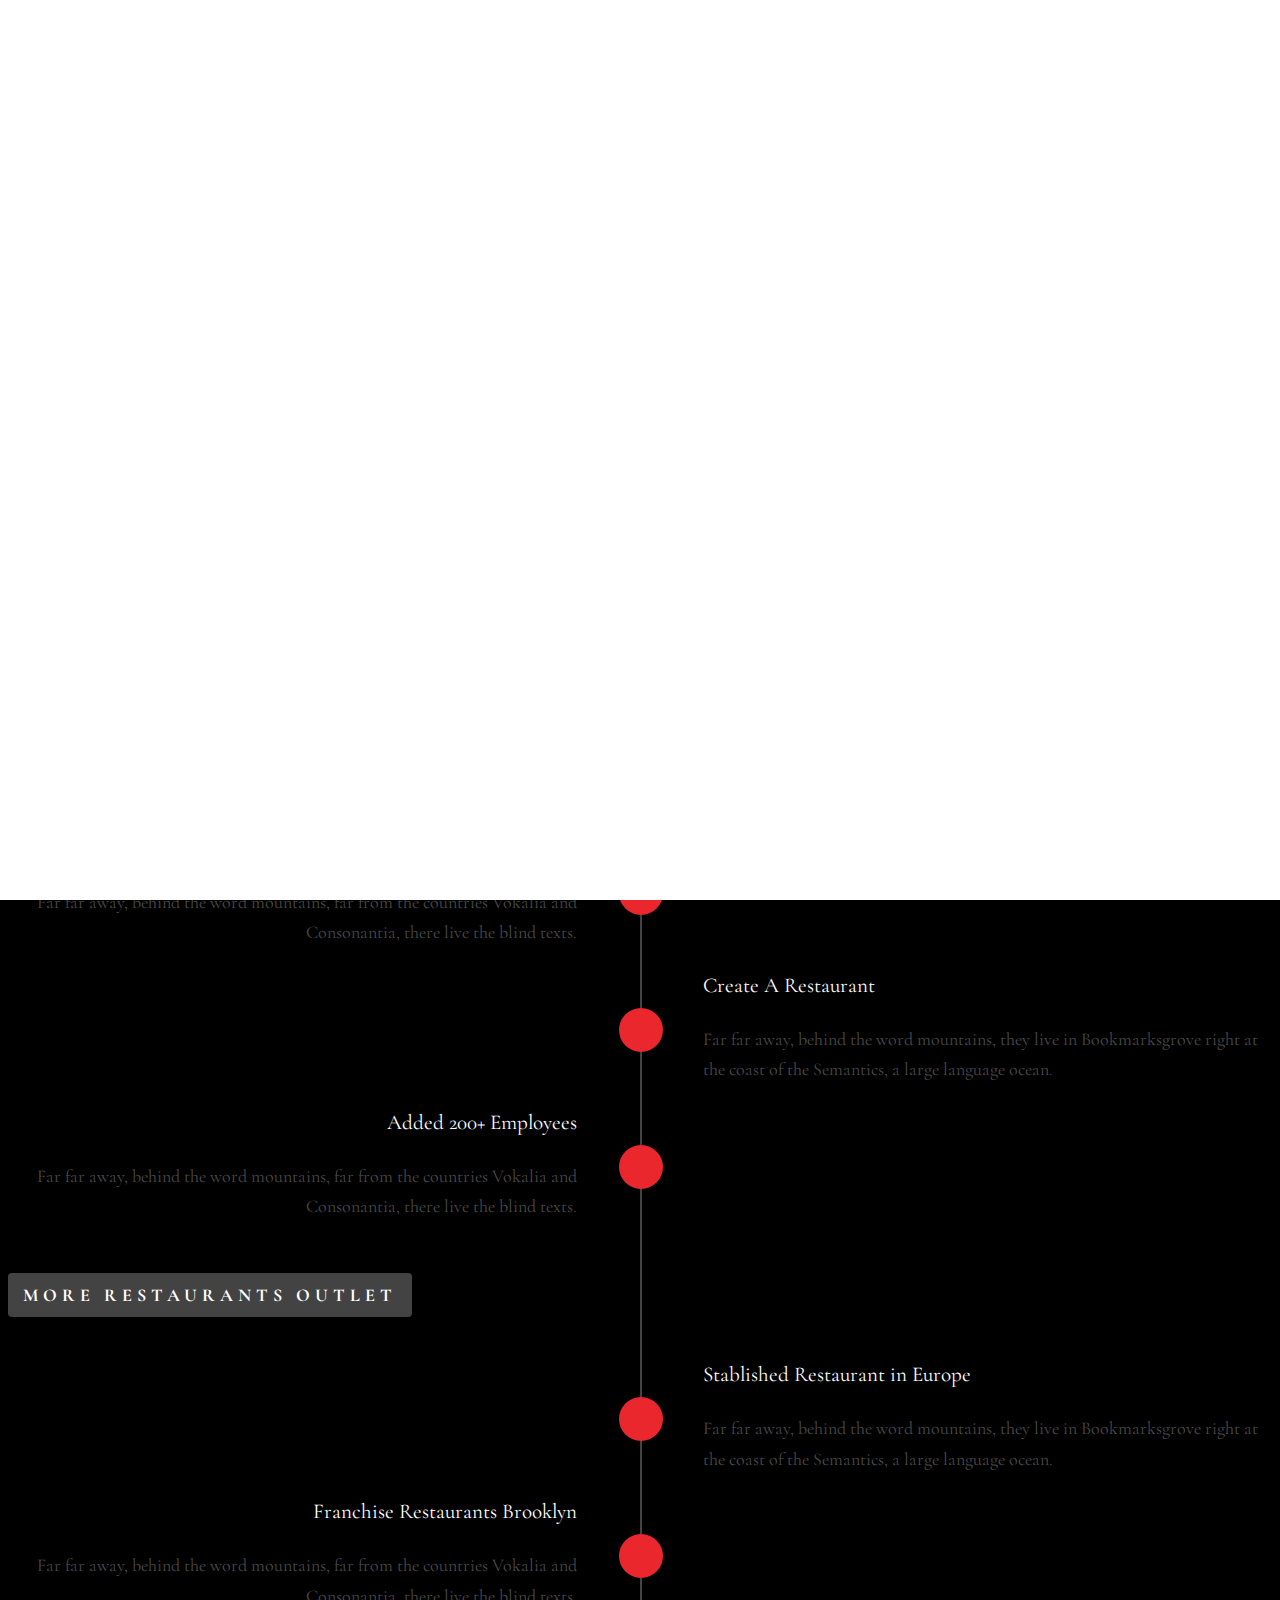
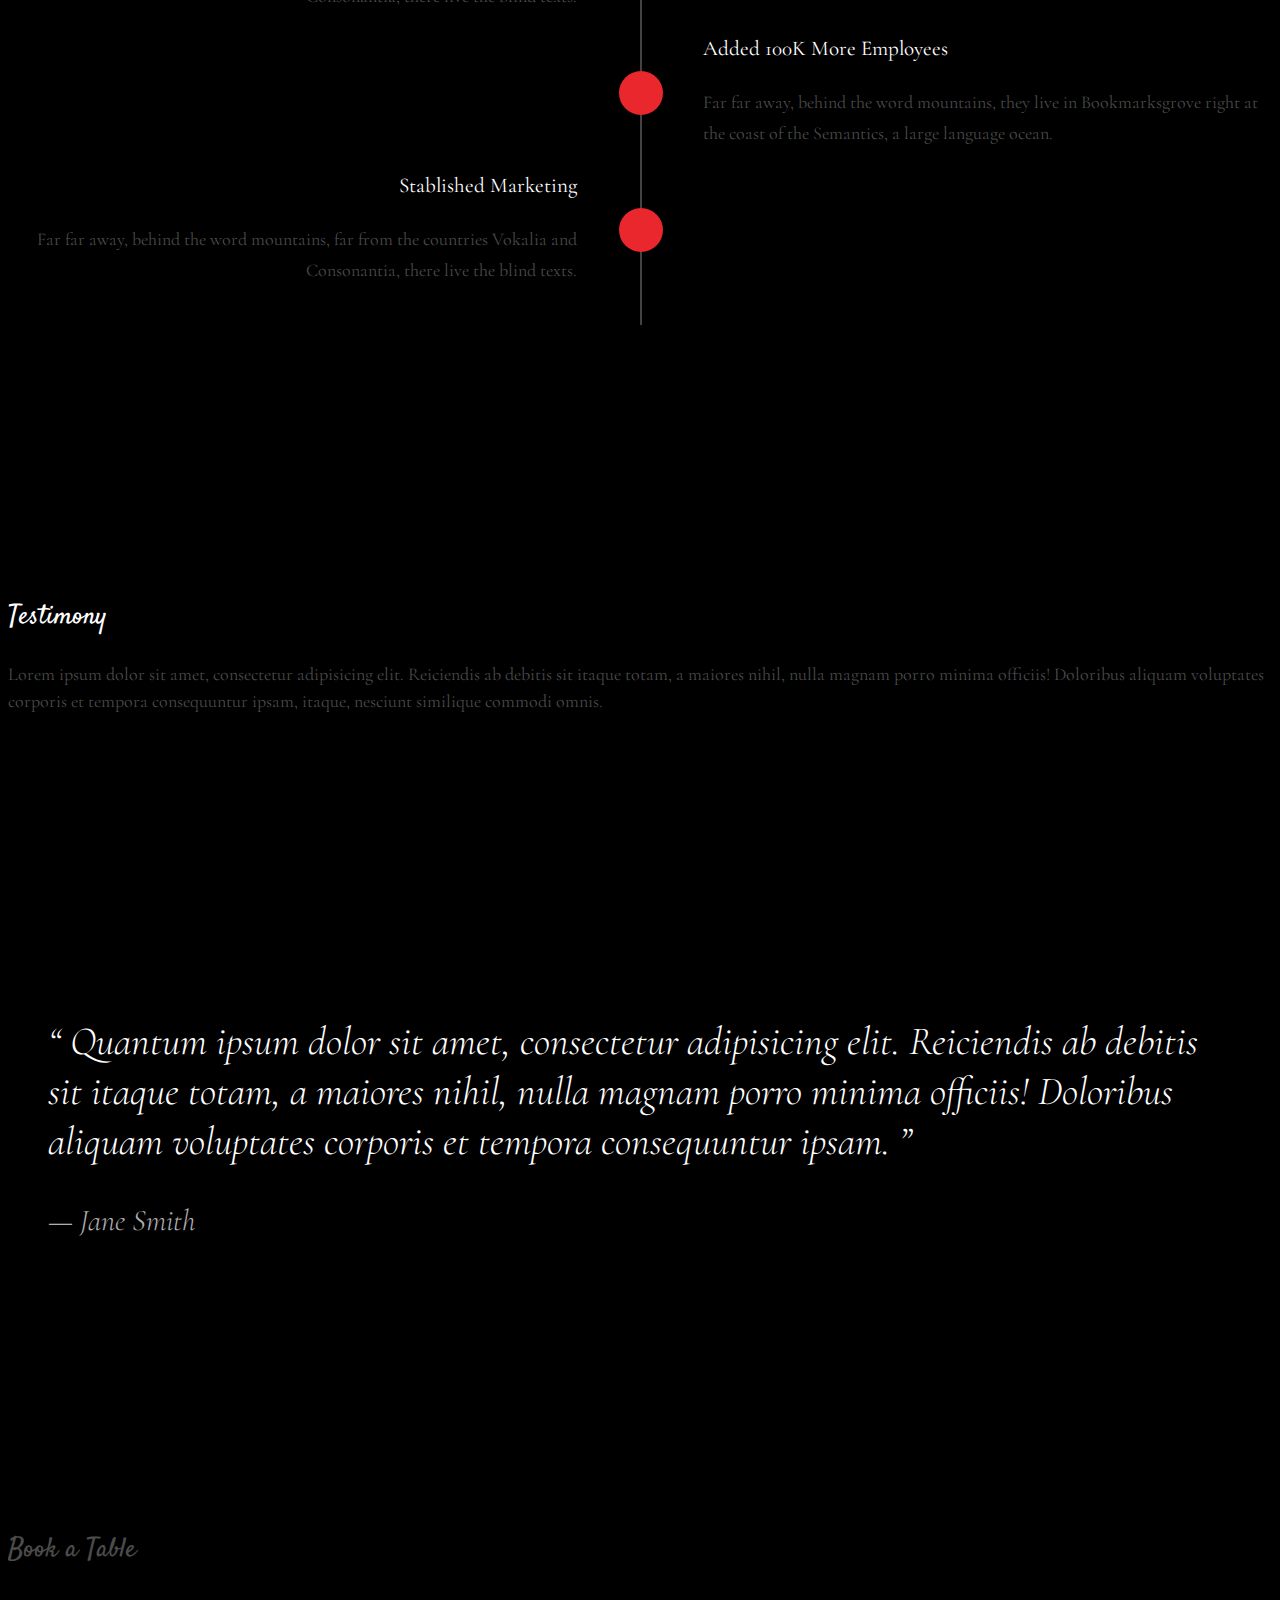
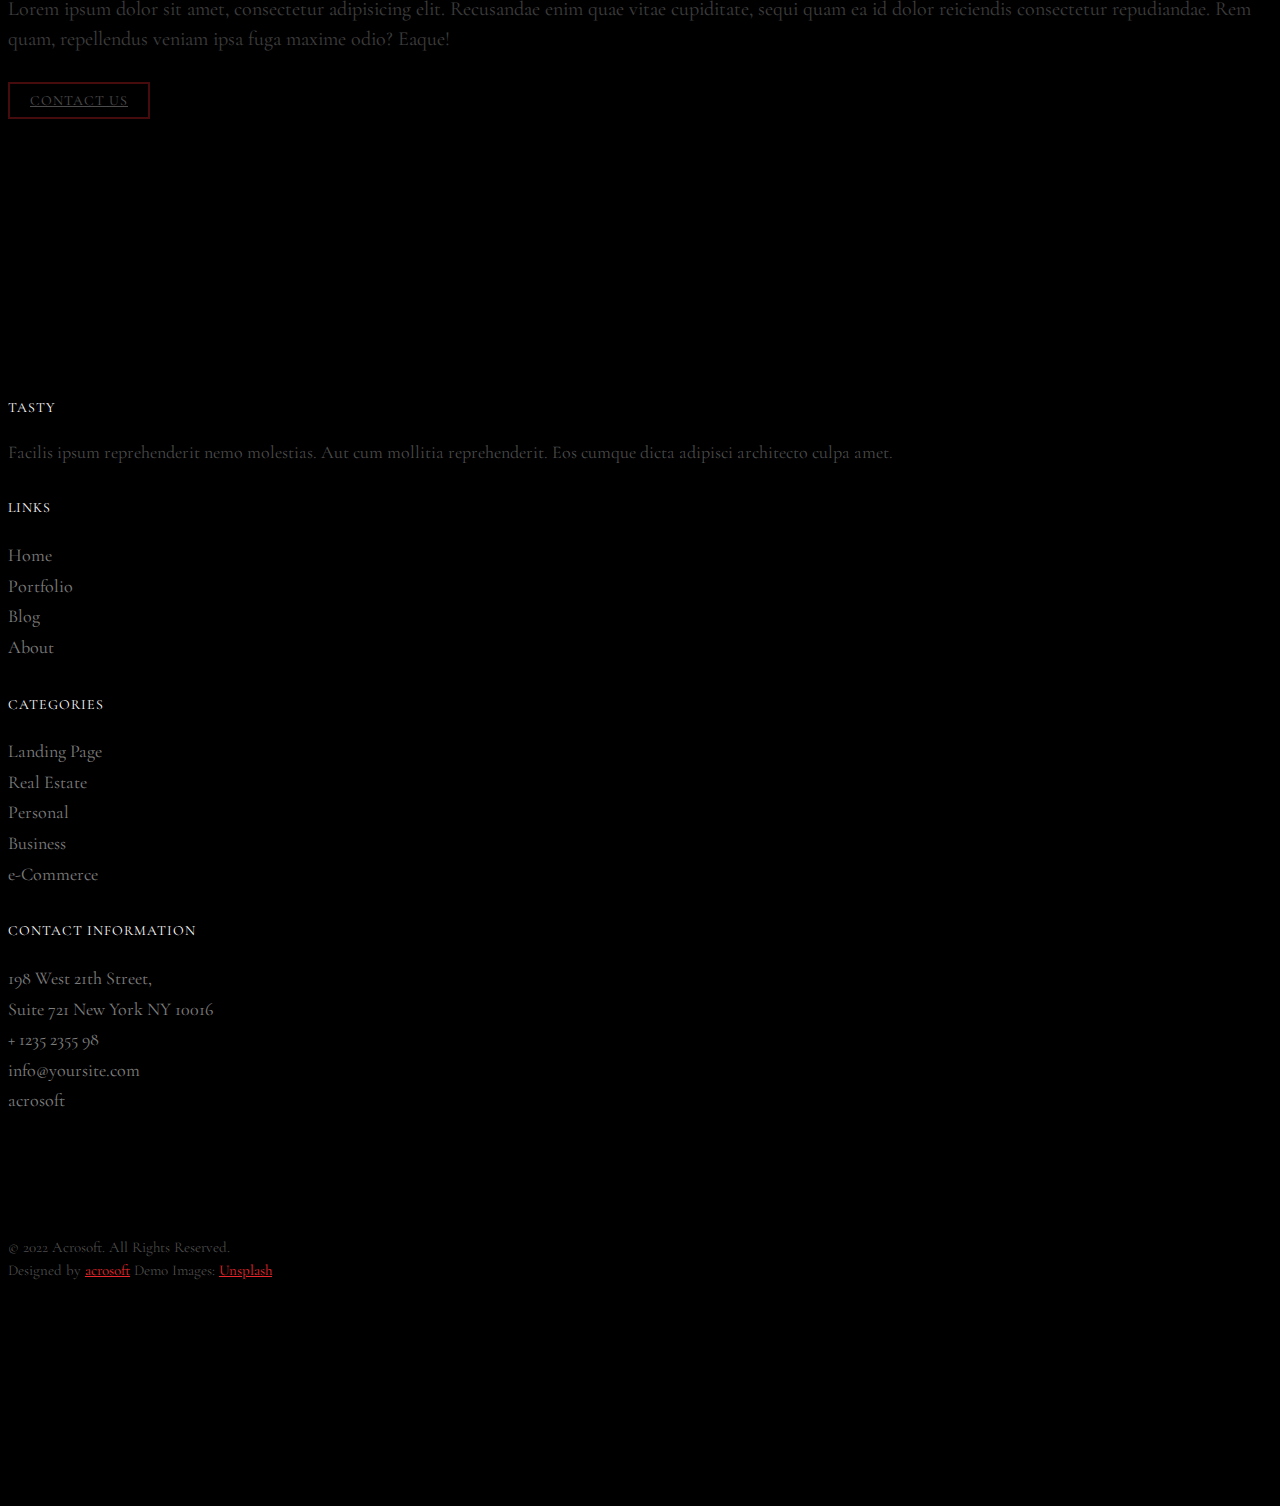
==== about.html @ aa12a7f0 "done changes" ====
<!DOCTYPE HTML>
<html>
	<head>
	<meta charset="utf-8">
	<meta http-equiv="X-UA-Compatible" content="IE=edge">
	<title>Tasty &mdash; The free restaurant that needs your food</title>
	<meta name="viewport" content="width=device-width, initial-scale=1">
	<meta name="description" content="The free restaurant that gives food" />
	<meta name="keywords" content="restaurant, free food " />
	<meta name="author" content="acrosoft" />
	

  	<!-- Facebook and Twitter integration -->
	<meta property="og:title" content=""/>
	<meta property="og:image" content=""/>
	<meta property="og:url" content=""/>
	<meta property="og:site_name" content=""/>
	<meta property="og:description" content=""/>
	<meta name="twitter:title" content="" />
	<meta name="twitter:image" content="" />
	<meta name="twitter:url" content="" />
	<meta name="twitter:card" content="" />

	<link href="https://fonts.googleapis.com/css?family=Cormorant+Garamond:300,300i,400,400i,500,600i,700" rel="stylesheet">
	<link href="https://fonts.googleapis.com/css?family=Satisfy" rel="stylesheet">
	
	<!-- Animate.css -->
	<link rel="stylesheet" href="css/animate.css">
	<!-- Icomoon Icon Fonts-->
	<link rel="stylesheet" href="css/icomoon.css">
	<!-- Bootstrap  -->
	<link rel="stylesheet" href="css/bootstrap.css">
	<!-- Flexslider  -->
	<link rel="stylesheet" href="css/flexslider.css">

	<!-- Theme style  -->
	<link rel="stylesheet" href="css/style.css">

	<!-- Modernizr JS -->
	<script src="js/modernizr-2.6.2.min.js"></script>
	<!-- FOR IE9 below -->
	<!--[if lt IE 9]>
	<script src="js/respond.min.js"></script>
	<![endif]-->

	</head>
	<body>
		
	<div class="fh5co-loader"></div>
	
	<div id="page">
	<nav class="fh5co-nav" role="navigation">
		<!-- <div class="top-menu"> -->
			<div class="container">
				<div class="row">
					<div class="col-xs-12 text-center logo-wrap">
						<div id="fh5co-logo"><a href="index.html">Tasty<span>.</span></a></div>
					</div>
					<div class="col-xs-12 text-center menu-1 menu-wrap">
						<ul>
							<li><a href="index.html">Home</a></li>
							<li><a href="menu.html">Menu</a></li>
							<li><a href="reservation.html">Reservation</a></li>
							<li class="active"><a href="about.html">About</a></li>
							<li><a href="contact.html">Contact</a></li>
						</ul>
					</div>
				</div>
				
			</div>
		<!-- </div> -->
	</nav>

	<header id="fh5co-header" class="fh5co-cover js-fullheight" role="banner" style="background-image: url(images/hero_1.jpeg);" data-stellar-background-ratio="0.5">
		<div class="overlay"></div>
		<div class="container">
			<div class="row">
				<div class="col-md-12 text-center">
					<div class="display-t js-fullheight">
						<div class="display-tc js-fullheight animate-box" data-animate-effect="fadeIn">
							<h1>About <em>our</em> Restaurant</h1>
							<h2>Brought to you by <a href="http://acrosoft.co.za" target="_blank">Acrosoft</a></h2>
						</div>
					</div>
				</div>
			</div>
		</div>
	</header>

	<div id="fh5co-about" class="fh5co-section">
		<div class="container">
			<div class="row">
				<div class="col-md-6 col-md-pull-4 img-wrap animate-box" data-animate-effect="fadeInLeft">
					<img src="images/hero_1.jpeg" alt="Free Restaurant ">
				</div>
				<div class="col-md-5 col-md-push-1 animate-box">
					<div class="section-heading">
						<h2>The Restaurant</h2>
						<p>Lorem ipsum dolor sit amet, consectetur adipisicing elit. Repudiandae neque quisquam at deserunt ab praesentium architecto tempore saepe animi voluptatem molestias, eveniet aut laudantium alias, laboriosam excepturi, et numquam? Atque tempore iure tenetur perspiciatis, aliquam, asperiores aut odio accusamus, unde libero dignissimos quod aliquid neque et illo vero nesciunt. Sunt!</p>
						<p>Lorem ipsum dolor sit amet, consectetur adipisicing elit. Nam iure reprehenderit nihil nobis laboriosam beatae assumenda tempore, magni ducimus abentey.</p>
						<p><a href="#" class="btn btn-primary btn-outline">Our History</a></p>
					</div>
				</div>
			</div>
		</div>
	</div>

	<div id="fh5co-timeline">
		<div class="container">
			<div class="row">
				<div class="col-md-12 col-md-offset-0">
					<ul class="timeline animate-box">
						<li class="timeline-heading text-center animate-box">
							<div><h3>Our Experience</h3></div>
						</li>
						<li class="animate-box timeline-unverted">
							<div class="timeline-badge"><i class="icon-genius"></i></div>
							<div class="timeline-panel">
								<div class="timeline-heading">
									<h3 class="timeline-title">The Founders Meet</h3>
								
								</div>
								<div class="timeline-body">
									<p>Far far away, behind the word mountains, far from the countries Vokalia and Consonantia, there live the blind texts.</p>
								</div>
							</div>
						</li>
						<li class="timeline-inverted animate-box">
							<div class="timeline-badge"><i class="icon-genius"></i></div>
							<div class="timeline-panel">
								<div class="timeline-heading">
									<h3 class="timeline-title">Create A Restaurant</h3>
								</div>
								<div class="timeline-body">
									<p>Far far away, behind the word mountains, they live in Bookmarksgrove right at the coast of the Semantics, a large language ocean.</p>
								</div>
							</div>
						</li>
						<li class="animate-box timeline-unverted">
							<div class="timeline-badge"><i class="icon-genius"></i></div>
							<div class="timeline-panel">
								<div class="timeline-heading">
									<h3 class="timeline-title">Added 200+ Employees</h3>
								</div>
								<div class="timeline-body">
									<p>Far far away, behind the word mountains, far from the countries Vokalia and Consonantia, there live the blind texts.</p>
								</div>
							</div>
						</li>

						<br>
						<li class="timeline-heading text-center animate-box">
							<div><h3>More Restaurants Outlet</h3></div>
						</li>
						<li class="timeline-inverted animate-box">
							<div class="timeline-badge"><i class="icon-genius"></i></div>
							<div class="timeline-panel">
								<div class="timeline-heading">
									<h3 class="timeline-title">Stablished Restaurant in Europe</h3>
								</div>
								<div class="timeline-body">
									<p>Far far away, behind the word mountains, they live in Bookmarksgrove right at the coast of the Semantics, a large language ocean.</p>
								</div>
							</div>
						</li>
						<li class="animate-box timeline-unverted">
							<div class="timeline-badge"><i class="icon-genius"></i></div>
							<div class="timeline-panel">
								<div class="timeline-heading">
									<h3 class="timeline-title">Franchise Restaurants Brooklyn</h3>
								</div>
								<div class="timeline-body">
									<p>Far far away, behind the word mountains, far from the countries Vokalia and Consonantia, there live the blind texts.</p>
								</div>
							</div>
						</li>
						<li class="timeline-inverted animate-box">
							<div class="timeline-badge"><i class="icon-genius"></i></div>
							<div class="timeline-panel">
								<div class="timeline-heading">
									<h3 class="timeline-title">Added 100K More Employees</h3>
								</div>
								<div class="timeline-body">
									<p>Far far away, behind the word mountains, they live in Bookmarksgrove right at the coast of the Semantics, a large language ocean.</p>
								</div>
							</div>
						</li>
						<li class="animate-box timeline-unverted">
							<div class="timeline-badge"><i class="icon-genius"></i></div>
							<div class="timeline-panel">
								<div class="timeline-heading">
									<h3 class="timeline-title">Stablished Marketing</h3>
								</div>
								<div class="timeline-body">
									<p>Far far away, behind the word mountains, far from the countries Vokalia and Consonantia, there live the blind texts.</p>
								</div>
							</div>
						</li>
			    	</ul>
				</div>
			</div>
		</div>
	</div>

	<div id="fh5co-featured-testimony" class="fh5co-section">
		<div class="container">
			<div class="row">
				<div class="col-md-12 fh5co-heading">
					<h2>Testimony</h2>
					<div class="row">
						<div class="col-md-6">
							<p>Lorem ipsum dolor sit amet, consectetur adipisicing elit. Reiciendis ab debitis sit itaque totam, a maiores nihil, nulla magnam porro minima officiis! Doloribus aliquam voluptates corporis et tempora consequuntur ipsam, itaque, nesciunt similique commodi omnis.</p>
						</div>
					</div>
				</div>

				<div class="col-md-5 animate-box img-to-responsive">
						<img src="images/person_1.jpg" alt="">
				</div>
				<div class="col-md-7 animate-box">
					<blockquote>
						<p> &ldquo; Quantum ipsum dolor sit amet, consectetur adipisicing elit. Reiciendis ab debitis sit itaque totam, a maiores nihil, nulla magnam porro minima officiis! Doloribus aliquam voluptates corporis et tempora consequuntur ipsam. &rdquo;</p>
						<p class="author"><cite>&mdash; Jane Smith</cite></p>
					</blockquote>
				</div>
			</div>
		</div>
	</div>

	
	<div id="fh5co-started" class="fh5co-section animate-box" style="background-image: url(images/hero_1.jpeg);" data-stellar-background-ratio="0.5">
		<div class="overlay"></div>
		<div class="container">
			<div class="row animate-box">
				<div class="col-md-8 col-md-offset-2 text-center fh5co-heading">
					<h2>Book a Table</h2>
					<p>Lorem ipsum dolor sit amet, consectetur adipisicing elit. Recusandae enim quae vitae cupiditate, sequi quam ea id dolor reiciendis consectetur repudiandae. Rem quam, repellendus veniam ipsa fuga maxime odio? Eaque!</p>
					<p><a href="mailto:info@yourdomainname.com" class="btn btn-primary btn-outline">Contact Us</a></p>
				</div>
			</div>
		</div>
	</div>

	<footer id="fh5co-footer" role="contentinfo" class="fh5co-section">
		<div class="container">
			<div class="row row-pb-md">
				<div class="col-md-4 fh5co-widget">
					<h4>Tasty</h4>
					<p>Facilis ipsum reprehenderit nemo molestias. Aut cum mollitia reprehenderit. Eos cumque dicta adipisci architecto culpa amet.</p>
				</div>
				<div class="col-md-2 col-md-push-1 fh5co-widget">
					<h4>Links</h4>
					<ul class="fh5co-footer-links">
						<li><a href="#">Home</a></li>
						<li><a href="#">Portfolio</a></li>
						<li><a href="#">Blog</a></li>
						<li><a href="#">About</a></li>
					</ul>
				</div>

				<div class="col-md-2 col-md-push-1 fh5co-widget">
					<h4>Categories</h4>
					<ul class="fh5co-footer-links">
						<li><a href="#">Landing Page</a></li>
						<li><a href="#">Real Estate</a></li>
						<li><a href="#">Personal</a></li>
						<li><a href="#">Business</a></li>
						<li><a href="#">e-Commerce</a></li>
					</ul>
				</div>

				<div class="col-md-4 col-md-push-1 fh5co-widget">
					<h4>Contact Information</h4>
					<ul class="fh5co-footer-links">
						<li>198 West 21th Street, <br> Suite 721 New York NY 10016</li>
						<li><a href="tel://1234567920">+ 1235 2355 98</a></li>
						<li><a href="mailto:info@yoursite.com">info@yoursite.com</a></li>
						<li><a href="http://https://acrosoft">acrosoft</a></li>
					</ul>
				</div>

			</div>

			<div class="row copyright">
				<div class="col-md-12 text-center">
					<p>
						<small class="block">&copy; 2022 Acrosoft. All Rights Reserved.</small> 
						<small class="block">Designed by <a href="http://acrosoft/" target="_blank">acrosoft</a> Demo Images: <a href="http://unsplash.co/" target="_blank">Unsplash</a></small>
					</p>
					<p>
						<ul class="fh5co-social-icons">
							<li><a href="#"><i class="icon-twitter2"></i></a></li>
							<li><a href="#"><i class="icon-facebook2"></i></a></li>
							<li><a href="#"><i class="icon-linkedin2"></i></a></li>
							<li><a href="#"><i class="icon-dribbble2"></i></a></li>
						</ul>
					</p>
				</div>
			</div>

		</div>
	</footer>
	</div>

	<div class="gototop js-top">
		<a href="#" class="js-gotop"><i class="icon-arrow-up22"></i></a>
	</div>
	
	<!-- jQuery -->
	<script src="js/jquery.min.js"></script>
	<!-- jQuery Easing -->
	<script src="js/jquery.easing.1.3.js"></script>
	<!-- Bootstrap -->
	<script src="js/bootstrap.min.js"></script>
	<!-- Waypoints -->
	<script src="js/jquery.waypoints.min.js"></script>
	<!-- Waypoints -->
	<script src="js/jquery.stellar.min.js"></script>
	<!-- Flexslider -->
	<script src="js/jquery.flexslider-min.js"></script>
	<!-- Main -->
	<script src="js/main.js"></script>

	</body>
</html>
---- css/style.css ----
@font-face {
  font-family: 'icomoon';
  src: url("../fonts/icomoon/icomoon.eot?srf3rx");
  src: url("../fonts/icomoon/icomoon.eot?srf3rx#iefix") format("embedded-opentype"), url("../fonts/icomoon/icomoon.ttf?srf3rx") format("truetype"), url("../fonts/icomoon/icomoon.woff?srf3rx") format("woff"), url("../fonts/icomoon/icomoon.svg?srf3rx#icomoon") format("svg");
  font-weight: normal;
  font-style: normal;
}
/* =======================================================
*
* 	Template Style 
*
* ======================================================= */
body {
  font-family: "Cormorant Garamond", Georgia, serif;
  font-weight: 400;
  font-size: 18px;
  line-height: 1.7;
  color: rgba(255, 255, 255, 0.3);
  background: #000 url(../images/broken_noise.png) repeat;
}
@media (-webkit-min-device-pixel-ratio: 2), (min-resolution: 192dpi) {
  body {
    background:rgb(17, 17, 17) url(../images/broken_noisee.png) repeat;
    
  }
}

#page {
  position: relative;
  overflow-x: hidden;
  width: 100%;
  height: 100%;
  -webkit-transition: 0.5s;
  -o-transition: 0.5s;
  transition: 0.5s;
}
.offcanvas #page {
  overflow: hidden;
  position: absolute;
}
.offcanvas #page:after {
  -webkit-transition: 2s;
  -o-transition: 2s;
  transition: 2s;
  position: absolute;
  top: 0;
  right: 0;
  bottom: 0;
  left: 0;
  z-index: 101;
  background: rgba(0, 0, 0, 0.7);
  content: "";
}

a {
  color: #ea272d;
  -webkit-transition: 0.5s;
  -o-transition: 0.5s;
  transition: 0.5s;
}
a:hover, a:active, a:focus {
  color: #ea272d;
  outline: none;
  text-decoration: none;
}

p {
  margin-bottom: 30px;
  font-style: 18px;
}

h1, h2, h3, h4, h5, h6, figure {
  color: #000;
  font-family: "Cormorant Garamond", Georgia, serif;
  font-weight: 400;
  margin: 0 0 20px 0;
}

::-webkit-selection {
  color: #fff;
  background: #ea272d;
}

::-moz-selection {
  color: #fff;
  background: #ea272d;
}

::selection {
  color: #fff;
  background: #ea272d;
}

.fh5co-nav {
  position: fixed;
  width: 100%;
  left: 0;
  right: 0;
  background: transparent;
  z-index: 1001;
  top: 0;
  padding: 14px 0;
  -webkit-transition: 0.3s;
  -o-transition: 0.3s;
  transition: 0.3s;
}
@media screen and (max-width: 480px) {
  .fh5co-nav {
    position: absolute;
  }
}
.fh5co-nav.scrolled {
  background: #000 url(../images/broken_noise.png) repeat;
  top: -82px;
}
@media (-webkit-min-device-pixel-ratio: 2), (min-resolution: 192dpi) {
  .fh5co-nav.scrolled {
    background: #000 url(../images/broken_noise.png) repeat;
  }
}
@media screen and (max-width: 480px) {
  .fh5co-nav.scrolled {
    background: transparent;
  }
}
.fh5co-nav #fh5co-logo {
  font-size: 32px;
  margin: 0;
  padding: 0;
  font-weight: 700;
  font-family: "Cormorant Garamond", Georgia, serif;
  color: #fff !important;
}
.scrolled .fh5co-nav #fh5co-logo {
  color: #000 !important;
}
.fh5co-nav #fh5co-logo a {
  font-size: 42px;
  color: #fff !important;
}
.scrolled .fh5co-nav #fh5co-logo a {
  color: #000 !important;
}
.fh5co-nav #fh5co-logo a span {
  color: #ea272d;
}
@media screen and (max-width: 768px) {
  .fh5co-nav .menu-1 {
    display: none;
  }
}
.fh5co-nav ul {
  padding: 0;
  margin: 5px 0 0 0;
}
.fh5co-nav ul li {
  padding: 0;
  margin: 0;
  list-style: none;
  display: inline;
}
.fh5co-nav ul li > a {
  text-transform: uppercase;
  letter-spacing: 1px;
  font-size: 14px;
}
.fh5co-nav ul li a {
  padding: 30px 15px;
  color: rgba(255, 255, 255, 0.7);
  -webkit-transition: 0.5s;
  -o-transition: 0.5s;
  transition: 0.5s;
}
.scrolled .fh5co-nav ul li a {
  color: rgba(0, 0, 0, 0.7);
}
.fh5co-nav ul li a:hover, .fh5co-nav ul li a:focus, .fh5co-nav ul li a:active {
  color: white;
}
.scrolled .fh5co-nav ul li a:hover, .scrolled .fh5co-nav ul li a:focus, .scrolled .fh5co-nav ul li a:active {
  color: black;
}
.fh5co-nav ul li.has-dropdown {
  position: relative;
}
.fh5co-nav ul li.has-dropdown .dropdown {
  width: 140px;
  -webkit-box-shadow: 0px 14px 16px -9px rgba(0, 0, 0, 0.75);
  -moz-box-shadow: 0px 14px 16px -9px rgba(0, 0, 0, 0.75);
  box-shadow: 0px 14px 16px -9px rgba(0, 0, 0, 0.75);
  z-index: 1002;
  visibility: hidden;
  opacity: 0;
  position: absolute;
  top: 40px;
  left: 0;
  text-align: left;
  background: #ea272d;
  padding: 20px;
  -webkit-border-radius: 4px;
  -moz-border-radius: 4px;
  -ms-border-radius: 4px;
  border-radius: 4px;
  -webkit-transition: 0s;
  -o-transition: 0s;
  transition: 0s;
}
.fh5co-nav ul li.has-dropdown .dropdown:before {
  bottom: 100%;
  left: 40px;
  border: solid transparent;
  content: " ";
  height: 0;
  width: 0;
  position: absolute;
  pointer-events: none;
  border-bottom-color: #ea272d;
  border-width: 8px;
  margin-left: -8px;
}
.fh5co-nav ul li.has-dropdown .dropdown li {
  display: block;
  margin-bottom: 7px;
}
.fh5co-nav ul li.has-dropdown .dropdown li:last-child {
  margin-bottom: 0;
}
.fh5co-nav ul li.has-dropdown .dropdown li a {
  font-size: 17px;
  padding: 2px 0;
  display: block;
  color: white;
  line-height: 1.2;
  text-transform: none;
  letter-spacing: 0;
}
.fh5co-nav ul li.has-dropdown .dropdown li a:hover {
  color: #fff;
}
.fh5co-nav ul li.has-dropdown:hover a, .fh5co-nav ul li.has-dropdown:focus a {
  color: #fff;
}
.scrolled .fh5co-nav ul li.has-dropdown:hover a, .scrolled .fh5co-nav ul li.has-dropdown:focus a {
  color: rgba(0, 0, 0, 0.7);
}
.fh5co-nav ul li.active > a {
  color: #fff;
  position: relative;
}
.scrolled .fh5co-nav ul li.active > a {
  color: rgba(0, 0, 0, 0.7);
}
.fh5co-nav ul li.active > a:after {
  position: absolute;
  bottom: 25px;
  left: 0;
  right: 0;
  content: '';
  width: 30px;
  height: 2px;
  background: #ea272d;
  margin: 0 auto;
}

#fh5co-counter,
.fh5co-bg,
#fh5co-gallery .fh5co-bg-img,
#fh5co-gallery .fh5co-gallery_big,
.product {
  background-size: cover;
  background-position: center center;
  background-repeat: no-repeat;
  position: relative;
}

#fh5co-header {
  background-size: cover;
  background-repeat: no-repeat;
  background-attachment: fixed;
  position: relative;
}
@media screen and (max-width: 768px) {
  #fh5co-header {
    background-position: center center;
    background-attachment: scroll;
  }
}
#fh5co-header .overlay {
  z-index: 0;
  position: absolute;
  bottom: 0;
  top: 0;
  left: 0;
  right: 0;
  background: rgba(0, 0, 0, 0.5);
}

@media screen and (max-width: 768px) {
  #fh5co-header,
  .fh5co-cover {
    padding: 3em 0;
  }
}
#fh5co-header .display-t,
.fh5co-cover .display-t {
  display: table;
  width: 100%;
}
@media screen and (max-width: 768px) {
  #fh5co-header .display-t,
  .fh5co-cover .display-t {
    padding: 3em 0;
  }
}
#fh5co-header .display-tc,
.fh5co-cover .display-tc {
  display: table-cell !important;
  vertical-align: middle;
  width: 100%;
}
@media screen and (max-width: 768px) {
  #fh5co-header .display-tc,
  .fh5co-cover .display-tc {
    padding: 3em 0;
  }
}
#fh5co-header .display-tc h1, #fh5co-header .display-tc h2,
.fh5co-cover .display-tc h1,
.fh5co-cover .display-tc h2 {
  margin: 0;
  padding: 0;
  color: white;
}
#fh5co-header .display-tc h1,
.fh5co-cover .display-tc h1 {
  margin-bottom: 0px;
  font-size: 74px;
  font-size: 80px;
  font-weight: 700;
}
@media screen and (max-width: 768px) {
  #fh5co-header .display-tc h1,
  .fh5co-cover .display-tc h1 {
    font-size: 42px;
    line-height: 50px;
  }
}
#fh5co-header .display-tc h1 em,
.fh5co-cover .display-tc h1 em {
  font-style: italic;
  font-weight: 600;
}
#fh5co-header .display-tc h2,
.fh5co-cover .display-tc h2 {
  font-size: 30px;
  line-height: 1.5;
  margin-bottom: 30px;
  font-style: italic;
}
#fh5co-header .display-tc h2 a,
.fh5co-cover .display-tc h2 a {
  display: -moz-inline-stack;
  display: inline-block;
  zoom: 1;
  *display: inline;
  color: #fff;
  position: relative;
}
#fh5co-header .display-tc h2 a:before,
.fh5co-cover .display-tc h2 a:before {
  background: #ea272d;
  content: "";
  position: absolute;
  bottom: 0;
  height: 2px;
  width: 100%;
}
#fh5co-header .display-tc .btn,
.fh5co-cover .display-tc .btn {
  padding: 10px 30px;
  color: #fff;
  border: none !important;
  font-size: 18px;
}
@media screen and (max-width: 768px) {
  #fh5co-header .display-tc .btn,
  .fh5co-cover .display-tc .btn {
    width: 80%;
    margin: 0 auto;
  }
}
#fh5co-header .display-tc .btn.btn-learn,
.fh5co-cover .display-tc .btn.btn-learn {
  background: #fee856;
  border: none;
  color: #000 !important;
}
#fh5co-header .display-tc .btn.btn-learn:hover, #fh5co-header .display-tc .btn.btn-learn:focus,
.fh5co-cover .display-tc .btn.btn-learn:hover,
.fh5co-cover .display-tc .btn.btn-learn:focus {
  background: rgba(254, 232, 86, 0.9) !important;
  color: #000 !important;
}
#fh5co-header .display-tc .btn:hover, #fh5co-header .display-tc .btn:focus,
.fh5co-cover .display-tc .btn:hover,
.fh5co-cover .display-tc .btn:focus {
  color: #fff !important;
}
#fh5co-header .display-tc .btn.btn-demo,
.fh5co-cover .display-tc .btn.btn-demo {
  background: #ea272d;
  border: none;
}
#fh5co-header .display-tc .btn.btn-demo:hover, #fh5co-header .display-tc .btn.btn-demo:focus,
.fh5co-cover .display-tc .btn.btn-demo:hover,
.fh5co-cover .display-tc .btn.btn-demo:focus {
  background: rgba(234, 39, 45, 0.9) !important;
  color: #fff !important;
}
#fh5co-header .display-tc .btn:hover,
.fh5co-cover .display-tc .btn:hover {
  background: #ea272d !important;
  -webkit-box-shadow: 0px 14px 30px -15px rgba(0, 0, 0, 0.75) !important;
  -moz-box-shadow: 0px 14px 30px -15px rgba(0, 0, 0, 0.75) !important;
  box-shadow: 0px 14px 30px -15px rgba(0, 0, 0, 0.75) !important;
}
#fh5co-header .display-tc .form-inline .form-group,
.fh5co-cover .display-tc .form-inline .form-group {
  width: 100% !important;
  margin-bottom: 10px;
}
#fh5co-header .display-tc .form-inline .form-group .form-control,
.fh5co-cover .display-tc .form-inline .form-group .form-control {
  width: 100%;
  background: #fff;
  border: none;
}

.fh5co-section {
  padding: 7em 0;
}
@media screen and (max-width: 480px) {
  .fh5co-section {
    padding: 3em 0;
  }
}
.fh5co-section p {
  color: rgba(255, 255, 255, 0.3);
  font-size: 18px;
  line-height: 1.5;
}

.section-heading {
  width: 100%;
  float: left;
  margin-bottom: 50px;
}
.section-heading h2 {
  font-style: 40px;
  color: #fff;
  font-family: "Satisfy", cursive;
}

#fh5co-about .img-wrap img {
  margin-bottom: 30px;
}
@media screen and (max-width: 992px) {
  #fh5co-about .img-wrap img {
    max-width: 100%;
  }
}

#fh5co-featured-menu .fh5co-heading, #fh5co-gallery .fh5co-heading, #fh5co-reservation-form .fh5co-heading {
  margin-bottom: 170px;
}
@media screen and (max-width: 768px) {
  #fh5co-featured-menu .fh5co-heading, #fh5co-gallery .fh5co-heading, #fh5co-reservation-form .fh5co-heading {
    margin-bottom: 50px;
  }
}
#fh5co-featured-menu .fh5co-heading h2, #fh5co-gallery .fh5co-heading h2, #fh5co-reservation-form .fh5co-heading h2 {
  color: #fff;
  font-family: "Satisfy", cursive;
}
#fh5co-featured-menu .fh5co-item-wrap, #fh5co-gallery .fh5co-item-wrap, #fh5co-reservation-form .fh5co-item-wrap {
  padding-left: 20px;
  padding-right: 20px;
}
#fh5co-featured-menu .fh5co-item, #fh5co-gallery .fh5co-item, #fh5co-reservation-form .fh5co-item {
  float: left;
  width: 100%;
  backround: #fff;
}
#fh5co-featured-menu .fh5co-item.margin_top, #fh5co-gallery .fh5co-item.margin_top, #fh5co-reservation-form .fh5co-item.margin_top {
  margin-top: 150px;
}
@media screen and (max-width: 480px) {
  #fh5co-featured-menu .fh5co-item.margin_top, #fh5co-gallery .fh5co-item.margin_top, #fh5co-reservation-form .fh5co-item.margin_top {
    margin-top: 0;
  }
}
#fh5co-featured-menu .fh5co-item h3, #fh5co-gallery .fh5co-item h3, #fh5co-reservation-form .fh5co-item h3 {
  margin-bottom: 0px;
  color: #fff;
}
#fh5co-featured-menu .fh5co-item .fh5co-price, #fh5co-gallery .fh5co-item .fh5co-price, #fh5co-reservation-form .fh5co-item .fh5co-price {
  font-style: 20px;
  color: #fee856;
  margin-bottom: 20px;
  font-size: 30px;
  display: block;
}
#fh5co-featured-menu .fh5co-item img, #fh5co-gallery .fh5co-item img, #fh5co-reservation-form .fh5co-item img {
  margin-bottom: 30px;
}

#fh5co-gallery .fh5co-gallery_item {
  padding-left: 10px;
  padding-right: 10px;
  overflow: hidden;
}
#fh5co-gallery .fh5co-bg-img, #fh5co-gallery .fh5co-gallery_big {
  float: left;
  margin-bottom: 20px;
  background-size: cover;
  cursor: zoom-in;
}
#fh5co-gallery .fh5co-bg-img {
  height: 200px;
}
#fh5co-gallery .fh5co-gallery_big {
  height: 420px;
}
@media screen and (max-width: 768px) {
  #fh5co-gallery .fh5co-gallery_big {
    height: 200px;
  }
}

#form-wrap {
  border: 4px solid rgba(255, 255, 255, 0.04);
  padding: 30px;
}
#form-wrap .form-group:last-child {
  margin-bottom: 0 !important;
}

#fh5co-featured-testimony {
  border: none !important;
}
#fh5co-featured-testimony .fh5co-heading {
  margin-bottom: 170px;
}
@media screen and (max-width: 768px) {
  #fh5co-featured-testimony .fh5co-heading {
    margin-bottom: 50px;
  }
}
#fh5co-featured-testimony .fh5co-heading h2 {
  color: #fff;
  font-family: "Satisfy", cursive;
}
#fh5co-featured-testimony .img-to-responsive img {
  margin-bottom: 20px;
}
@media screen and (max-width: 768px) {
  #fh5co-featured-testimony .img-to-responsive img {
    max-width: 100%;
  }
}
#fh5co-featured-testimony blockquote {
  border: none;
  position: relative;
  margin-top: 100px;
}
@media screen and (max-width: 992px) {
  #fh5co-featured-testimony blockquote {
    margin-top: 0;
  }
}
#fh5co-featured-testimony blockquote p {
  font-size: 40px;
  line-height: 50px;
  font-style: italic;
  font-weight: 300;
  color: #fff;
}
@media screen and (max-width: 992px) {
  #fh5co-featured-testimony blockquote p {
    font-size: 30px;
    line-height: 40px;
  }
}
#fh5co-featured-testimony blockquote .author {
  color: rgba(255, 255, 255, 0.7);
  font-size: 30px;
}
@media screen and (max-width: 992px) {
  #fh5co-featured-testimony blockquote .author {
    color: rgba(255, 255, 255, 0.3);
  }
}

#fh5co-slider .fh5co-heading h2 {
  font-family: "Satisfy", cursive;
  color: #fff;
}

#fh5co-slider-wrwap {
  height: 500px !important;
  background: url(../images/loader.gif) no-repeat center center;
}
#fh5co-slider-wrwap .btn {
  font-size: 24px;
}
#fh5co-slider-wrwap .btn.btn-primary {
  padding: 14px 30px !important;
}
#fh5co-slider-wrwap .flexslider {
  border: none;
  z-index: 1;
  margin-bottom: 0;
}
#fh5co-slider-wrwap .flexslider .slides {
  position: relative;
}
#fh5co-slider-wrwap .flexslider .slides li {
  background-repeat: no-repeat;
  background-size: cover;
  background-position: top center;
  height: 600px !important;
  position: relative;
}
#fh5co-slider-wrwap .flexslider .flex-control-nav {
  top: -30px !important;
  z-index: 1000;
  right: 0;
  float: right;
  width: auto;
}
#fh5co-slider-wrwap .flexslider .flex-control-nav li {
  margin-bottom: 10px;
}
#fh5co-slider-wrwap .flexslider .flex-control-nav li a {
  background: #ea272d;
  box-shadow: none;
  width: 12px;
  height: 12px;
  cursor: pointer;
  border: 2px solid transparent;
}
#fh5co-slider-wrwap .flexslider .flex-control-nav li a.flex-active {
  cursor: pointer;
  background: transparent;
  border: 2px solid #fff;
}
#fh5co-slider-wrwap .flexslider .flex-direction-nav {
  display: none;
}
#fh5co-slider-wrwap .flexslider .slider-text-bg {
  margin-left: -150px;
}
@media screen and (max-width: 992px) {
  #fh5co-slider-wrwap .flexslider .slider-text-bg {
    margin-left: 0px;
  }
}
#fh5co-slider-wrwap .flexslider .slider-text-bg .desc {
  margin-top: 9em;
  padding: 2em;
  background: transparent;
}
@media screen and (max-width: 992px) {
  #fh5co-slider-wrwap .flexslider .slider-text-bg .desc {
    background: #000;
  }
}
#fh5co-slider-wrwap .flexslider .slider-text-bg .desc h2 {
  color: #fff !important;
}
@media screen and (max-width: 768px) {
  #fh5co-slider-wrwap .flexslider .slider-text-bg .desc p {
    display: none;
  }
}
#fh5co-slider-wrwap .flexslider .slider-text,
#fh5co-slider-wrwap .flexslider .slider-text-bg {
  display: table;
  opacity: 0;
  height: 600px;
  z-index: 9;
}
#fh5co-slider-wrwap .flexslider .slider-text > .slider-text-inner,
#fh5co-slider-wrwap .flexslider .slider-text-bg > .slider-text-inner {
  display: table-cell;
  vertical-align: middle;
  min-height: 500px;
}

.fh5co-bg-section {
  background: rgba(234, 39, 45, 0.03);
}

#fh5co-slider,
#fh5co-about,
#fh5co-wireframe,
#fh5co-started,
#fh5co-portfolio,
#fh5co-blog,
#fh5co-content-section,
#fh5co-contact,
#fh5co-footer {
  padding: 7em 0;
  clear: both;
}
@media screen and (max-width: 768px) {
  #fh5co-slider,
  #fh5co-about,
  #fh5co-wireframe,
  #fh5co-started,
  #fh5co-portfolio,
  #fh5co-blog,
  #fh5co-content-section,
  #fh5co-contact,
  #fh5co-footer {
    padding: 3em 0;
  }
}

#fh5co-content {
  border-bottom: 2px solid rgba(234, 39, 45, 0.1);
}

#fh5co-started {
  border-bottom: none;
}

.fh5co-social-icons {
  margin: 0;
  padding: 0;
}
.fh5co-social-icons li {
  margin: 0;
  padding: 0;
  list-style: none;
  display: -moz-inline-stack;
  display: inline-block;
  zoom: 1;
  *display: inline;
}
.fh5co-social-icons li a {
  display: -moz-inline-stack;
  display: inline-block;
  zoom: 1;
  *display: inline;
  color: #ea272d;
  padding-left: 10px;
  padding-right: 10px;
}
.fh5co-social-icons li a i {
  font-size: 20px;
}

#fh5co-started {
  background-size: cover;
  background-repeat: no-repeat;
  position: relative;
  float: left;
  width: 100%;
}
#fh5co-started .overlay {
  z-index: 0;
  position: absolute;
  bottom: 0;
  top: 0;
  left: 0;
  right: 0;
  background: rgba(0, 0, 0, 0.7);
}
#fh5co-started .fh5co-heading {
  margin-bottom: 0;
}
#fh5co-started .fh5co-heading h2 {
  font-family: "Satisfy", cursive;
  color: #fff;
  margin-bottom: 20px !important;
}
#fh5co-started .fh5co-heading p {
  color: rgba(255, 255, 255, 0.8);
  font-size: 20px;
}

.member {
  width: 100%;
  float: left;
}
.member .author {
  background-size: cover;
  background-position: center center;
  background-repeat: no-repeat;
  position: relative;
  height: 400px;
}
.member .desc {
  width: 80%;
  margin: 0 auto;
  margin-top: 4em;
}
.member .desc h3 {
  margin-bottom: 10px;
}
.member .desc span {
  display: block;
  margin-bottom: 20px;
  font-size: 14px;
  color: rgba(0, 0, 0, 0.3);
}

#fh5co-timeline {
  padding: 7em 0;
}
@media screen and (max-width: 768px) {
  #fh5co-timeline {
    padding: 3em 0;
  }
}
#fh5co-timeline .timeline {
  list-style: none;
  padding: 20px 0 20px;
  position: relative;
}
#fh5co-timeline .timeline:before {
  top: 20px;
  bottom: 0;
  position: absolute;
  content: " ";
  width: 2px;
  background: #434343;
  left: 50%;
  margin-left: 0px;
}
@media screen and (max-width: 768px) {
  #fh5co-timeline .timeline:before {
    margin-left: -64px;
  }
}
@media screen and (max-width: 480px) {
  #fh5co-timeline .timeline:before {
    margin-left: -64px;
  }
}
@media screen and (max-width: 768px) {
  #fh5co-timeline .timeline .timeline-heading {
    margin-bottom: 30px;
  }
}
#fh5co-timeline .timeline .timeline-heading > div h3 {
  display: inline-block;
  padding: 7px 15px;
  font-size: 18px;
  text-transform: uppercase;
  letter-spacing: 5px;
  font-weight: bold;
  color: #fff;
  position: relative;
  z-index: 99;
  background: #434343;
  -webkit-border-radius: 4px;
  -moz-border-radius: 4px;
  -ms-border-radius: 4px;
  border-radius: 4px;
}
@media screen and (max-width: 768px) {
  #fh5co-timeline .timeline .timeline-heading > div h3 {
    float: left;
    margin-bottom: 0;
  }
}
#fh5co-timeline .timeline .timeline-heading h3 {
  color: #fff;
}
#fh5co-timeline .timeline > li {
  margin-bottom: 20px;
  position: relative;
}
@media screen and (max-width: 768px) {
  #fh5co-timeline .timeline > li {
    margin-bottom: 4em;
  }
}
#fh5co-timeline .timeline > li:before, #fh5co-timeline .timeline > li:after {
  content: " ";
  display: table;
}
#fh5co-timeline .timeline > li:after {
  clear: both;
}
#fh5co-timeline .timeline > li > .timeline-panel {
  width: 45%;
  float: left;
  margin-bottom: 0;
  position: relative;
  -webkit-border-radius: 4px;
  -moz-border-radius: 4px;
  -ms-border-radius: 4px;
  border-radius: 4px;
}
@media screen and (max-width: 768px) {
  #fh5co-timeline .timeline > li > .timeline-panel {
    width: 85% !important;
  }
}
@media screen and (max-width: 480px) {
  #fh5co-timeline .timeline > li > .timeline-panel {
    width: 75% !important;
  }
  #fh5co-timeline .timeline > li > .timeline-panel:before {
    top: 30px;
  }
  #fh5co-timeline .timeline > li > .timeline-panel:after {
    top: 31px;
  }
}
#fh5co-timeline .timeline > li > .timeline-badge {
  color: #fff;
  width: 44px;
  height: 44px;
  line-height: 50px;
  font-size: 1.4em;
  text-align: center;
  position: absolute;
  top: 40px;
  left: 50%;
  margin-left: -21px;
  background-color: #ea272d;
  z-index: 100;
  display: table;
  -webkit-border-radius: 50%;
  -moz-border-radius: 50%;
  -ms-border-radius: 50%;
  border-radius: 50%;
}
@media screen and (max-width: 768px) {
  #fh5co-timeline .timeline > li > .timeline-badge {
    margin-left: -10px !important;
  }
}
@media screen and (max-width: 992px) {
  #fh5co-timeline .timeline > li > .timeline-badge {
    margin-left: -10px !important;
  }
}
#fh5co-timeline .timeline > li > .timeline-badge i {
  display: table-cell;
  vertical-align: middle;
  height: 44px;
  font-size: 18px;
}
#fh5co-timeline .timeline > li.timeline-unverted {
  text-align: right;
}
@media screen and (max-width: 768px) {
  #fh5co-timeline .timeline > li.timeline-unverted {
    text-align: left;
  }
}
#fh5co-timeline .timeline > li.timeline-inverted > .timeline-panel {
  float: right;
}
#fh5co-timeline .timeline > li.timeline-inverted > .timeline-panel:before {
  border-left-width: 0;
  border-right-width: 15px;
  left: -15px;
  right: auto;
}
#fh5co-timeline .timeline > li.timeline-inverted > .timeline-panel:after {
  border-left-width: 0;
  border-right-width: 14px;
  left: -14px;
  right: auto;
}
#fh5co-timeline .timeline-title {
  margin-top: 0;
}
#fh5co-timeline .company {
  display: block;
  margin-bottom: 20px;
  letter-spacing: 2px;
  font-weight: bold;
}
#fh5co-timeline .timeline-body > p,
#fh5co-timeline .timeline-body > ul {
  margin-bottom: 0;
}
#fh5co-timeline .timeline-body > p + p {
  margin-top: 5px;
}
@media (max-width: 992px) {
  #fh5co-timeline ul.timeline:before {
    left: 90px;
  }
  #fh5co-timeline ul.timeline > li > .timeline-panel {
    width: calc(100% - 200px);
    width: -moz-calc(100% - 200px);
    width: -webkit-calc(100% - 200px);
  }
  #fh5co-timeline ul.timeline > li > .timeline-badge {
    left: 15px;
    margin-left: 0;
    top: 16px;
  }
  #fh5co-timeline ul.timeline > li > .timeline-panel {
    float: right;
  }
  #fh5co-timeline ul.timeline > li > .timeline-panel:before {
    border-left-width: 0;
    border-right-width: 15px;
    left: -15px;
    right: auto;
  }
  #fh5co-timeline ul.timeline > li > .timeline-panel:after {
    border-left-width: 0;
    border-right-width: 14px;
    left: -14px;
    right: auto;
  }
}

#fh5co-blog .fh5co-heading, #fh5co-contact .fh5co-heading {
  margin-bottom: 170px;
}
@media screen and (max-width: 768px) {
  #fh5co-blog .fh5co-heading, #fh5co-contact .fh5co-heading {
    margin-bottom: 50px;
  }
}
#fh5co-blog .fh5co-heading h2, #fh5co-contact .fh5co-heading h2 {
  font-family: "Satisfy", cursive;
  color: #fff;
}

.fh5co-blog {
  width: 100%;
  float: left;
  margin-bottom: 40px;
}
@media screen and (max-width: 768px) {
  .fh5co-blog {
    width: 100%;
  }
}
.fh5co-blog .blog-bg {
  display: block;
  width: 100%;
  background-size: cover;
  background-position: center center;
  background-repeat: no-repeat;
  position: relative;
  height: 300px;
}
@media screen and (max-width: 768px) {
  .fh5co-blog .blog-bg {
    height: 400px;
  }
}
.fh5co-blog .blog-text {
  margin-bottom: 30px;
  position: relative;
  width: 100%;
  padding: 30px;
  float: left;
  background: rgba(255, 255, 255, 0.03);
  -webkit-box-shadow: 0px 2px 5px 0px rgba(0, 0, 0, 0.06);
  -moz-box-shadow: 0px 2px 5px 0px rgba(0, 0, 0, 0.06);
  box-shadow: 0px 2px 5px 0px rgba(0, 0, 0, 0.06);
  -webkit-transition: 0.3s;
  -o-transition: 0.3s;
  transition: 0.3s;
}
.fh5co-blog .blog-text span {
  display: inline-block;
  margin-bottom: 20px;
  font-size: 14px !important;
  color: rgba(0, 0, 0, 0.3);
}
.fh5co-blog .blog-text .stuff {
  margin: 0;
  padding: 0;
  border-top: 1px solid rgba(0, 0, 0, 0.05);
  padding-top: 20px;
}
.fh5co-blog .blog-text .stuff li {
  list-style: none;
  display: inline-block;
  margin-left: 10px;
  color: #fff;
}
.fh5co-blog .blog-text .stuff li:first-child {
  margin-left: 0;
}
.fh5co-blog .blog-text .stuff li:last-child {
  float: right;
}
.fh5co-blog .blog-text .stuff li:last-child i {
  padding-right: 0;
  padding-left: 10px;
}
.fh5co-blog .blog-text .stuff li i {
  margin-top: 7px;
  margin-right: 5px;
  color: rgba(255, 255, 255, 0.5);
  float: left;
  font-size: 14px;
  padding-right: 5px;
}
.fh5co-blog .blog-text h3 {
  font-size: 24px;
  margin-bottom: 20px;
  line-height: 1.5;
}
.fh5co-blog .blog-text h3 a {
  color: white;
}

.fh5co-portfolio {
  width: 100%;
  float: left;
  margin-bottom: 40px;
}
.fh5co-portfolio > a {
  width: 100%;
  float: left;
  -webkit-box-shadow: 0px 2px 5px 0px rgba(0, 0, 0, 0.06);
  -moz-box-shadow: 0px 2px 5px 0px rgba(0, 0, 0, 0.06);
  box-shadow: 0px 2px 5px 0px rgba(0, 0, 0, 0.06);
}
.fh5co-portfolio > a:hover {
  webkit-box-shadow: 0px 8px 16px -4px rgba(0, 0, 0, 0.13);
  -moz-box-shadow: 0px 8px 16px -4px rgba(0, 0, 0, 0.13);
  box-shadow: 0px 8px 16px -4px rgba(0, 0, 0, 0.13);
}
.fh5co-portfolio .portfolio-entry {
  width: 100%;
  float: left;
  background-size: cover;
  background-position: center center;
  background-repeat: no-repeat;
  position: relative;
  height: 300px;
}
@media screen and (max-width: 768px) {
  .fh5co-portfolio .portfolio-entry {
    height: 400px;
  }
}
.fh5co-portfolio .portfolio-text {
  width: 100%;
  float: left;
  padding: 20px;
}
.fh5co-portfolio .portfolio-text .stuff {
  margin: 0;
  padding: 0;
  border-top: 1px solid rgba(0, 0, 0, 0.05);
  padding-top: 20px;
}
.fh5co-portfolio .portfolio-text .stuff li {
  list-style: none;
  display: inline-block;
  margin-left: 10px;
  color: rgba(0, 0, 0, 0.3);
}
.fh5co-portfolio .portfolio-text .stuff li:first-child {
  margin-left: 0;
}
.fh5co-portfolio .portfolio-text .stuff li:last-child {
  float: right;
}
.fh5co-portfolio .portfolio-text .stuff li i {
  font-size: 14px;
  padding-right: 5px;
}

.fh5co-team {
  position: relative;
  background: #fff;
  padding: 30px;
  border-radius: 5px;
  margin-bottom: 30px;
  -webkit-box-shadow: 0px 2px 5px 0px rgba(0, 0, 0, 0.06);
  -moz-box-shadow: 0px 2px 5px 0px rgba(0, 0, 0, 0.06);
  box-shadow: 0px 2px 5px 0px rgba(0, 0, 0, 0.06);
}
@media screen and (max-width: 768px) {
  .fh5co-team {
    border-right: 0;
    margin-bottom: 80px;
  }
}
.fh5co-team h2 {
  font-size: 16px;
  letter-spacing: 2px;
  text-transform: uppercase;
  font-weight: bold;
  margin-bottom: 50px;
}
.fh5co-team figure {
  position: relative;
  top: 0px;
  background-size: cover;
  margin-bottom: 20px;
}
.fh5co-team figure img {
  width: 150px;
  height: 150px;
  border: 10px solid #fff;
  background-size: cover;
  -webkit-border-radius: 50%;
  -moz-border-radius: 50%;
  -ms-border-radius: 50%;
  border-radius: 50%;
}
.fh5co-team > div {
  padding: 30px 30px 0 30px;
}
.fh5co-team > div h3 {
  margin-bottom: 0;
  font-size: 20px;
  color: #ea272d;
}
.fh5co-team > div .position {
  color: #d9d9d9;
  margin-bottom: 30px;
}
.fh5co-team > div,
.fh5co-team blockquote {
  border: none;
  padding: 0;
  margin-bottom: 20px;
}
.fh5co-team > div p,
.fh5co-team blockquote p {
  font-size: 16px;
  line-height: 1.5;
  color: #555555;
}
.fh5co-team span {
  color: #b3b3b3;
}

#fh5co-footer .fh5co-footer-links {
  padding: 0;
  margin: 0;
}
@media screen and (max-width: 768px) {
  #fh5co-footer .fh5co-footer-links {
    margin-bottom: 30px;
  }
}
#fh5co-footer .fh5co-footer-links li {
  padding: 0;
  margin: 0;
  list-style: none;
  color: rgba(255, 255, 255, 0.5);
}
#fh5co-footer .fh5co-footer-links li a {
  color: rgba(255, 255, 255, 0.5);
  text-decoration: none;
}
#fh5co-footer .fh5co-footer-links li a:hover {
  text-decoration: underline;
  color: #ea272d;
}
#fh5co-footer .fh5co-widget {
  margin-bottom: 30px;
}
@media screen and (max-width: 768px) {
  #fh5co-footer .fh5co-widget {
    text-align: left;
  }
}
#fh5co-footer .fh5co-widget h4 {
  color: #fff;
  text-transform: uppercase;
  margin-bottom: 20px;
  font-size: 14px;
  letter-spacing: 1px;
}
#fh5co-footer .copyright .block {
  display: block;
}

.contact-info {
  margin-bottom: 4em;
  padding: 0;
}
.contact-info li {
  list-style: none;
  margin: 0 0 20px 0;
  position: relative;
  padding-left: 40px;
  color: #fff;
}
.contact-info li i {
  position: absolute;
  top: .3em;
  left: 0;
  font-size: 22px;
  color: rgba(255, 255, 255, 0.3);
}
.contact-info li a {
  color: #fff;
}

#fh5co-offcanvas {
  position: absolute;
  z-index: 1901;
  width: 270px;
  background: #000 url(../images/broken_noise.png) repeat;
  top: 0;
  right: 0;
  top: 0;
  bottom: 0;
  padding: 75px 40px 40px 40px;
  overflow-y: auto;
  display: none;
  -moz-transform: translateX(270px);
  -webkit-transform: translateX(270px);
  -ms-transform: translateX(270px);
  -o-transform: translateX(270px);
  transform: translateX(270px);
  -webkit-transition: 0.5s;
  -o-transition: 0.5s;
  transition: 0.5s;
}
@media (-webkit-min-device-pixel-ratio: 2), (min-resolution: 192dpi) {
  #fh5co-offcanvas {
    background: #000 url(../images/broken_noise.png) repeat;
  }
}
@media screen and (max-width: 768px) {
  #fh5co-offcanvas {
    display: block;
  }
}
.offcanvas #fh5co-offcanvas {
  -moz-transform: translateX(0px);
  -webkit-transform: translateX(0px);
  -ms-transform: translateX(0px);
  -o-transform: translateX(0px);
  transform: translateX(0px);
}
#fh5co-offcanvas a {
  color: rgba(255, 255, 255, 0.5);
}
#fh5co-offcanvas a:hover {
  color: rgba(255, 255, 255, 0.8);
}
#fh5co-offcanvas ul {
  padding: 0;
  margin: 0;
}
#fh5co-offcanvas ul li {
  padding: 0;
  margin: 0;
  list-style: none;
}
#fh5co-offcanvas ul li > ul {
  padding-left: 20px;
  display: none;
}
#fh5co-offcanvas ul li.offcanvas-has-dropdown > a {
  display: block;
  position: relative;
}
#fh5co-offcanvas ul li.offcanvas-has-dropdown > a:after {
  position: absolute;
  right: 0px;
  font-family: 'icomoon';
  speak: none;
  font-style: normal;
  font-weight: normal;
  font-variant: normal;
  text-transform: none;
  line-height: 1;
  /* Better Font Rendering =========== */
  -webkit-font-smoothing: antialiased;
  -moz-osx-font-smoothing: grayscale;
  content: "\ebfc";
  font-size: 20px;
  color: rgba(255, 255, 255, 0.2);
  -webkit-transition: 0.5s;
  -o-transition: 0.5s;
  transition: 0.5s;
}
#fh5co-offcanvas ul li.offcanvas-has-dropdown.active a:after {
  -webkit-transform: rotate(-180deg);
  -moz-transform: rotate(-180deg);
  -ms-transform: rotate(-180deg);
  -o-transform: rotate(-180deg);
  transform: rotate(-180deg);
}

.uppercase {
  font-size: 14px;
  color: #000;
  margin-bottom: 10px;
  font-weight: 700;
  text-transform: uppercase;
}

.gototop {
  position: fixed;
  bottom: 20px;
  right: 20px;
  z-index: 999;
  opacity: 0;
  visibility: hidden;
  -webkit-transition: 0.5s;
  -o-transition: 0.5s;
  transition: 0.5s;
}
.gototop.active {
  opacity: 1;
  visibility: visible;
}
.gototop a {
  width: 50px;
  height: 50px;
  display: table;
  background: rgba(0, 0, 0, 0.5);
  color: #fff;
  text-align: center;
  -webkit-border-radius: 4px;
  -moz-border-radius: 4px;
  -ms-border-radius: 4px;
  border-radius: 4px;
}
.gototop a i {
  height: 50px;
  display: table-cell;
  vertical-align: middle;
}
.gototop a:hover, .gototop a:active, .gototop a:focus {
  text-decoration: none;
  outline: none;
}

.fh5co-nav-toggle {
  width: 25px;
  height: 25px;
  cursor: pointer;
  text-decoration: none;
  top: 25px !important;
}
.fh5co-nav-toggle.active i::before, .fh5co-nav-toggle.active i::after {
  background: #444;
}
.fh5co-nav-toggle:hover, .fh5co-nav-toggle:focus, .fh5co-nav-toggle:active {
  outline: none;
  border-bottom: none !important;
}
.fh5co-nav-toggle i {
  position: relative;
  display: inline-block;
  width: 25px;
  height: 2px;
  color: #252525;
  font: bold 14px/.4 Helvetica;
  text-transform: uppercase;
  text-indent: -55px;
  background: #252525;
  transition: all .2s ease-out;
}
.fh5co-nav-toggle i::before, .fh5co-nav-toggle i::after {
  content: '';
  width: 25px;
  height: 2px;
  background: #252525;
  position: absolute;
  left: 0;
  transition: all .2s ease-out;
}
.fh5co-nav-toggle.fh5co-nav-white > i {
  color: #fff;
  background: #fff;
}
.fh5co-nav-toggle.fh5co-nav-white > i::before, .fh5co-nav-toggle.fh5co-nav-white > i::after {
  background: #fff;
}

.fh5co-nav-toggle i::before {
  top: -7px;
}

.fh5co-nav-toggle i::after {
  bottom: -7px;
}

.fh5co-nav-toggle:hover i::before {
  top: -10px;
}

.fh5co-nav-toggle:hover i::after {
  bottom: -10px;
}

.fh5co-nav-toggle.active i {
  background: transparent;
}

.fh5co-nav-toggle.active i::before {
  top: 0;
  -webkit-transform: rotateZ(45deg);
  -moz-transform: rotateZ(45deg);
  -ms-transform: rotateZ(45deg);
  -o-transform: rotateZ(45deg);
  transform: rotateZ(45deg);
  background: #fff;
}

.fh5co-nav-toggle.active i::after {
  bottom: 0;
  -webkit-transform: rotateZ(-45deg);
  -moz-transform: rotateZ(-45deg);
  -ms-transform: rotateZ(-45deg);
  -o-transform: rotateZ(-45deg);
  transform: rotateZ(-45deg);
  background: #fff;
}

.fh5co-nav-toggle {
  position: absolute;
  right: 0px;
  top: 65px;
  z-index: 21;
  padding: 6px 0 0 0;
  display: block;
  margin: 0 auto;
  display: none;
  height: 44px;
  width: 44px;
  z-index: 2001;
  border-bottom: none !important;
}
@media screen and (max-width: 768px) {
  .fh5co-nav-toggle {
    display: block;
  }
}

.btn {
  margin-right: 4px;
  margin-bottom: 4px;
  font-family: "Cormorant Garamond", Georgia, serif;
  font-size: 16px;
  font-weight: 400;
  -webkit-border-radius: 30px;
  -moz-border-radius: 30px;
  -ms-border-radius: 30px;
  border-radius: 30px;
  -webkit-transition: 0.5s;
  -o-transition: 0.5s;
  transition: 0.5s;
  padding: 8px 20px;
}
.btn.btn-md {
  padding: 8px 20px !important;
}
.btn.btn-lg {
  padding: 10px 36px !important;
}
.btn:hover, .btn:active, .btn:focus {
  box-shadow: none !important;
  outline: none !important;
}

.btn-primary {
  background: #ea272d;
  color: #fff;
  border: 2px solid #ea272d;
}
.btn-primary:hover, .btn-primary:focus, .btn-primary:active {
  background: #ec3e44 !important;
  border-color: #ec3e44 !important;
}
.btn-primary.btn-outline {
  -webkit-border-radius: 0px;
  -moz-border-radius: 0px;
  -ms-border-radius: 0px;
  border-radius: 0px;
  background: transparent;
  color: #fff;
  text-transform: uppercase;
  font-size: 14px !important;
  letter-spacing: 1px;
  border: 2px solid #ea272d;
}
.btn-primary.btn-outline:hover, .btn-primary.btn-outline:focus, .btn-primary.btn-outline:active {
  background: #ea272d;
  color: #fff;
}

.btn-success {
  background: #5cb85c;
  color: #fff;
  border: 2px solid #5cb85c;
}
.btn-success:hover, .btn-success:focus, .btn-success:active {
  background: #4cae4c !important;
  border-color: #4cae4c !important;
}
.btn-success.btn-outline {
  background: transparent;
  color: #5cb85c;
  border: 2px solid #5cb85c;
}
.btn-success.btn-outline:hover, .btn-success.btn-outline:focus, .btn-success.btn-outline:active {
  background: #5cb85c;
  color: #fff;
}

.btn-info {
  background: #5bc0de;
  color: #fff;
  border: 2px solid #5bc0de;
}
.btn-info:hover, .btn-info:focus, .btn-info:active {
  background: #46b8da !important;
  border-color: #46b8da !important;
}
.btn-info.btn-outline {
  background: transparent;
  color: #5bc0de;
  border: 2px solid #5bc0de;
}
.btn-info.btn-outline:hover, .btn-info.btn-outline:focus, .btn-info.btn-outline:active {
  background: #5bc0de;
  color: #fff;
}

.btn-warning {
  background: #f0ad4e;
  color: #fff;
  border: 2px solid #f0ad4e;
}
.btn-warning:hover, .btn-warning:focus, .btn-warning:active {
  background: #eea236 !important;
  border-color: #eea236 !important;
}
.btn-warning.btn-outline {
  background: transparent;
  color: #f0ad4e;
  border: 2px solid #f0ad4e;
}
.btn-warning.btn-outline:hover, .btn-warning.btn-outline:focus, .btn-warning.btn-outline:active {
  background: #f0ad4e;
  color: #fff;
}

.btn-danger {
  background: #d9534f;
  color: #fff;
  border: 2px solid #d9534f;
}
.btn-danger:hover, .btn-danger:focus, .btn-danger:active {
  background: #d43f3a !important;
  border-color: #d43f3a !important;
}
.btn-danger.btn-outline {
  background: transparent;
  color: #d9534f;
  border: 2px solid #d9534f;
}
.btn-danger.btn-outline:hover, .btn-danger.btn-outline:focus, .btn-danger.btn-outline:active {
  background: #d9534f;
  color: #fff;
}

.btn-outline {
  background: none;
  border: 2px solid gray;
  font-size: 16px;
  -webkit-transition: 0.3s;
  -o-transition: 0.3s;
  transition: 0.3s;
}
.btn-outline:hover, .btn-outline:focus, .btn-outline:active {
  box-shadow: none;
}

.btn.with-arrow {
  position: relative;
  -webkit-transition: 0.3s;
  -o-transition: 0.3s;
  transition: 0.3s;
}
.btn.with-arrow i {
  visibility: hidden;
  opacity: 0;
  position: absolute;
  right: 0px;
  top: 50%;
  margin-top: -8px;
  -webkit-transition: 0.2s;
  -o-transition: 0.2s;
  transition: 0.2s;
}
.btn.with-arrow:hover {
  padding-right: 50px;
}
.btn.with-arrow:hover i {
  color: #fff;
  right: 18px;
  visibility: visible;
  opacity: 1;
}

.form-group {
  margin-bottom: 30px !important;
}
.form-group label {
  color: #fff;
  text-transform: uppercase;
  letter-spacing: 1px;
}

.form-control {
  box-shadow: none;
  background: transparent;
  border: 2px solid rgba(255, 255, 255, 0.3);
  height: 54px;
  font-size: 20px;
  font-weight: 300;
  font-family: "Satisfy", cursive;
  color: #fff;
}
.form-control:active, .form-control:focus {
  outline: none;
  box-shadow: none;
  border-color: #fff;
}

textarea {
  resize: vertical;
  overflow: auto;
}

.row-pb-md {
  padding-bottom: 4em !important;
}

.row-pb-sm {
  padding-bottom: 2em !important;
}

.nopadding {
  padding: 0 !important;
  margin: 0 !important;
}

.fh5co-loader {
  position: fixed;
  left: 0px;
  top: 0px;
  width: 100%;
  height: 100%;
  z-index: 9999;
  background: url(../images/loader.gif) center no-repeat #fff;
}

.js .animate-box {
  opacity: 0;
}

@media screen and (max-width: 480px) {
  .col-xxs-12 {
    float: none;
    width: 100%;
  }
}

.bootstrap-datetimepicker-widget {
  color: #000 !important;
}

/*# sourceMappingURL=style.css.map */
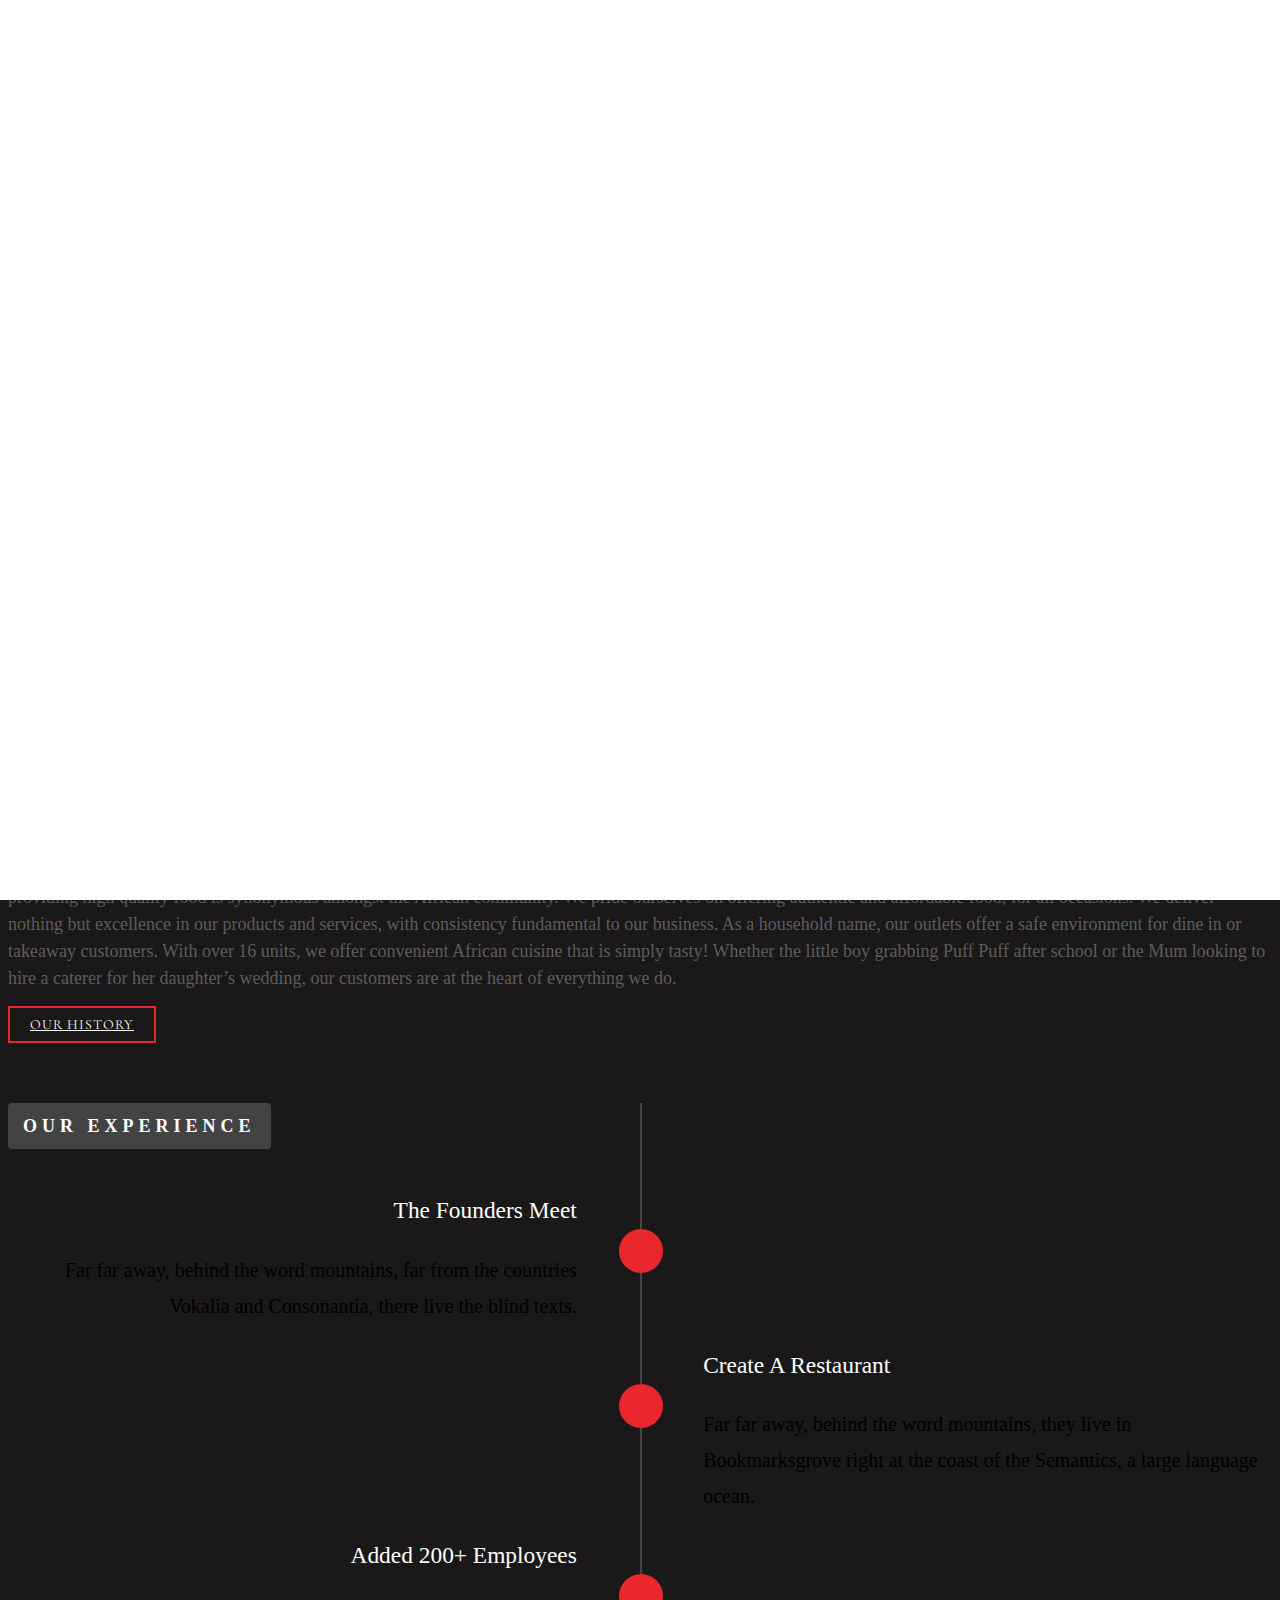
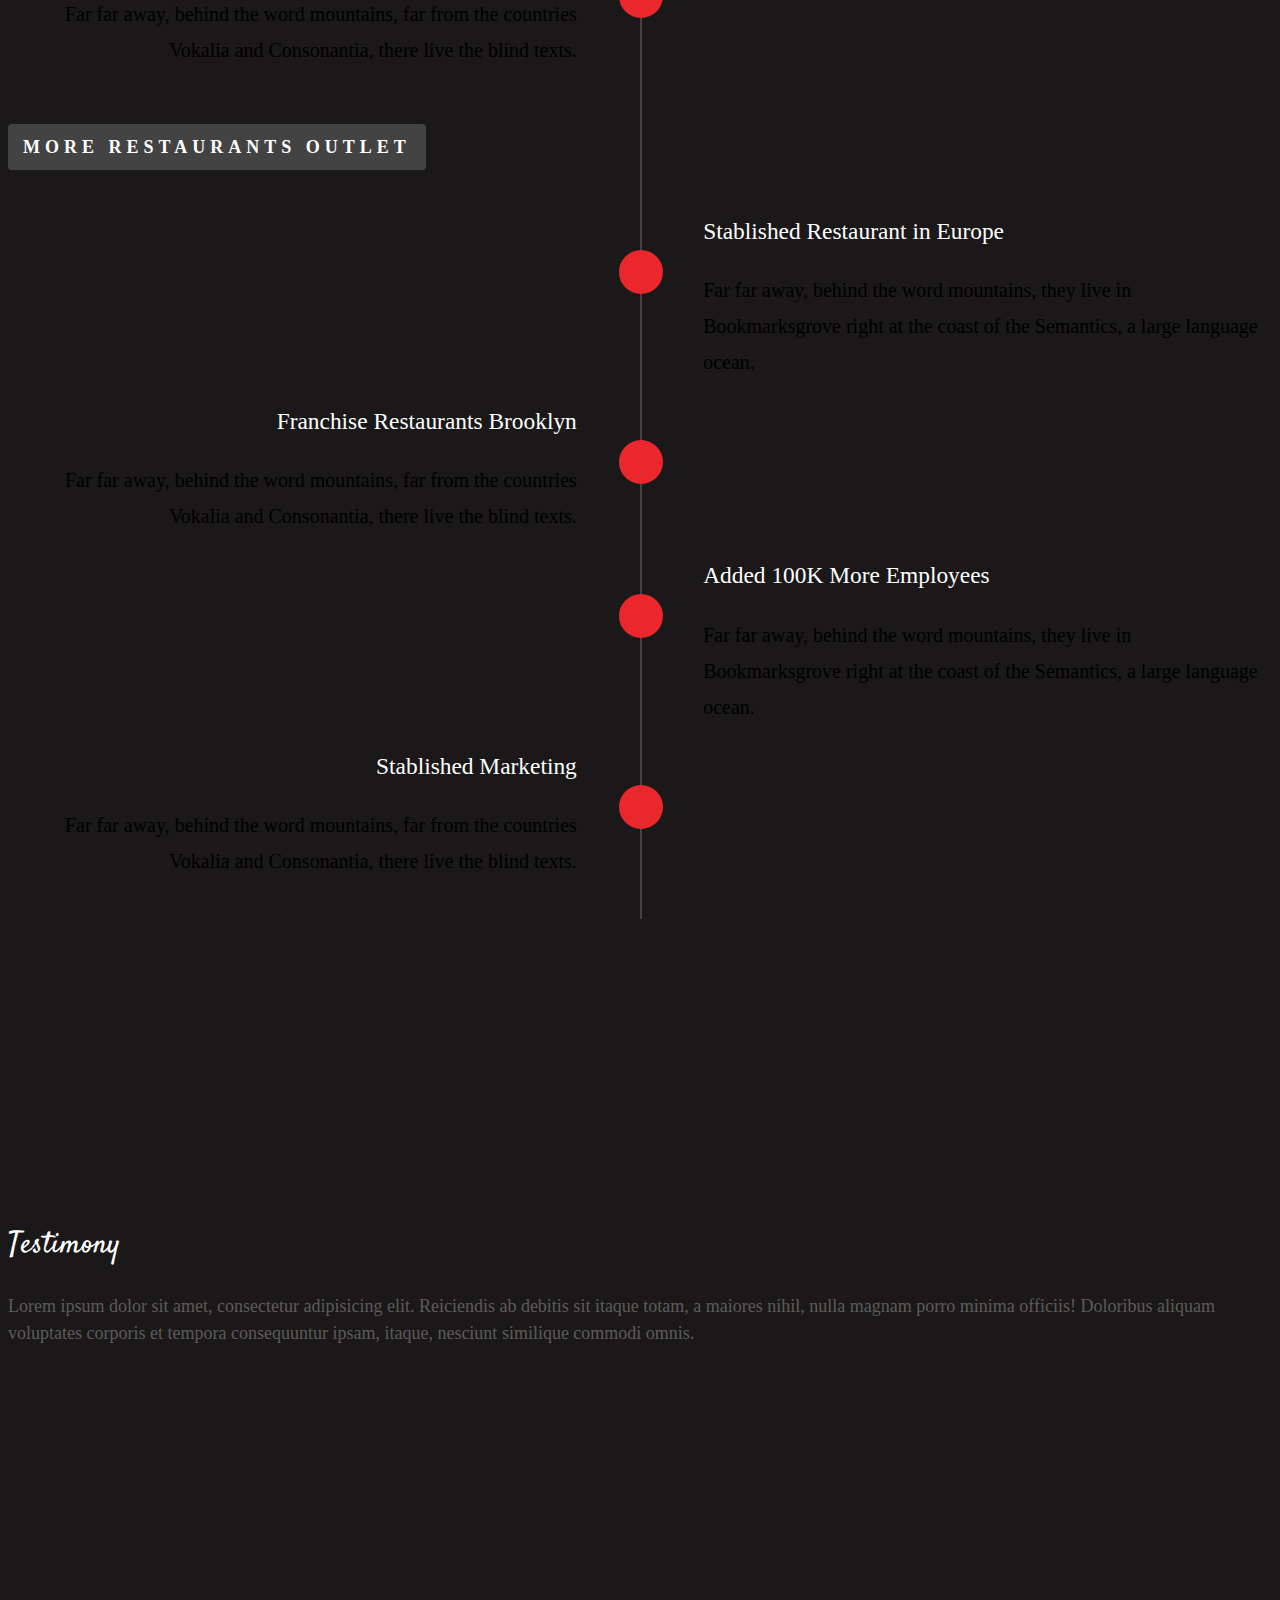
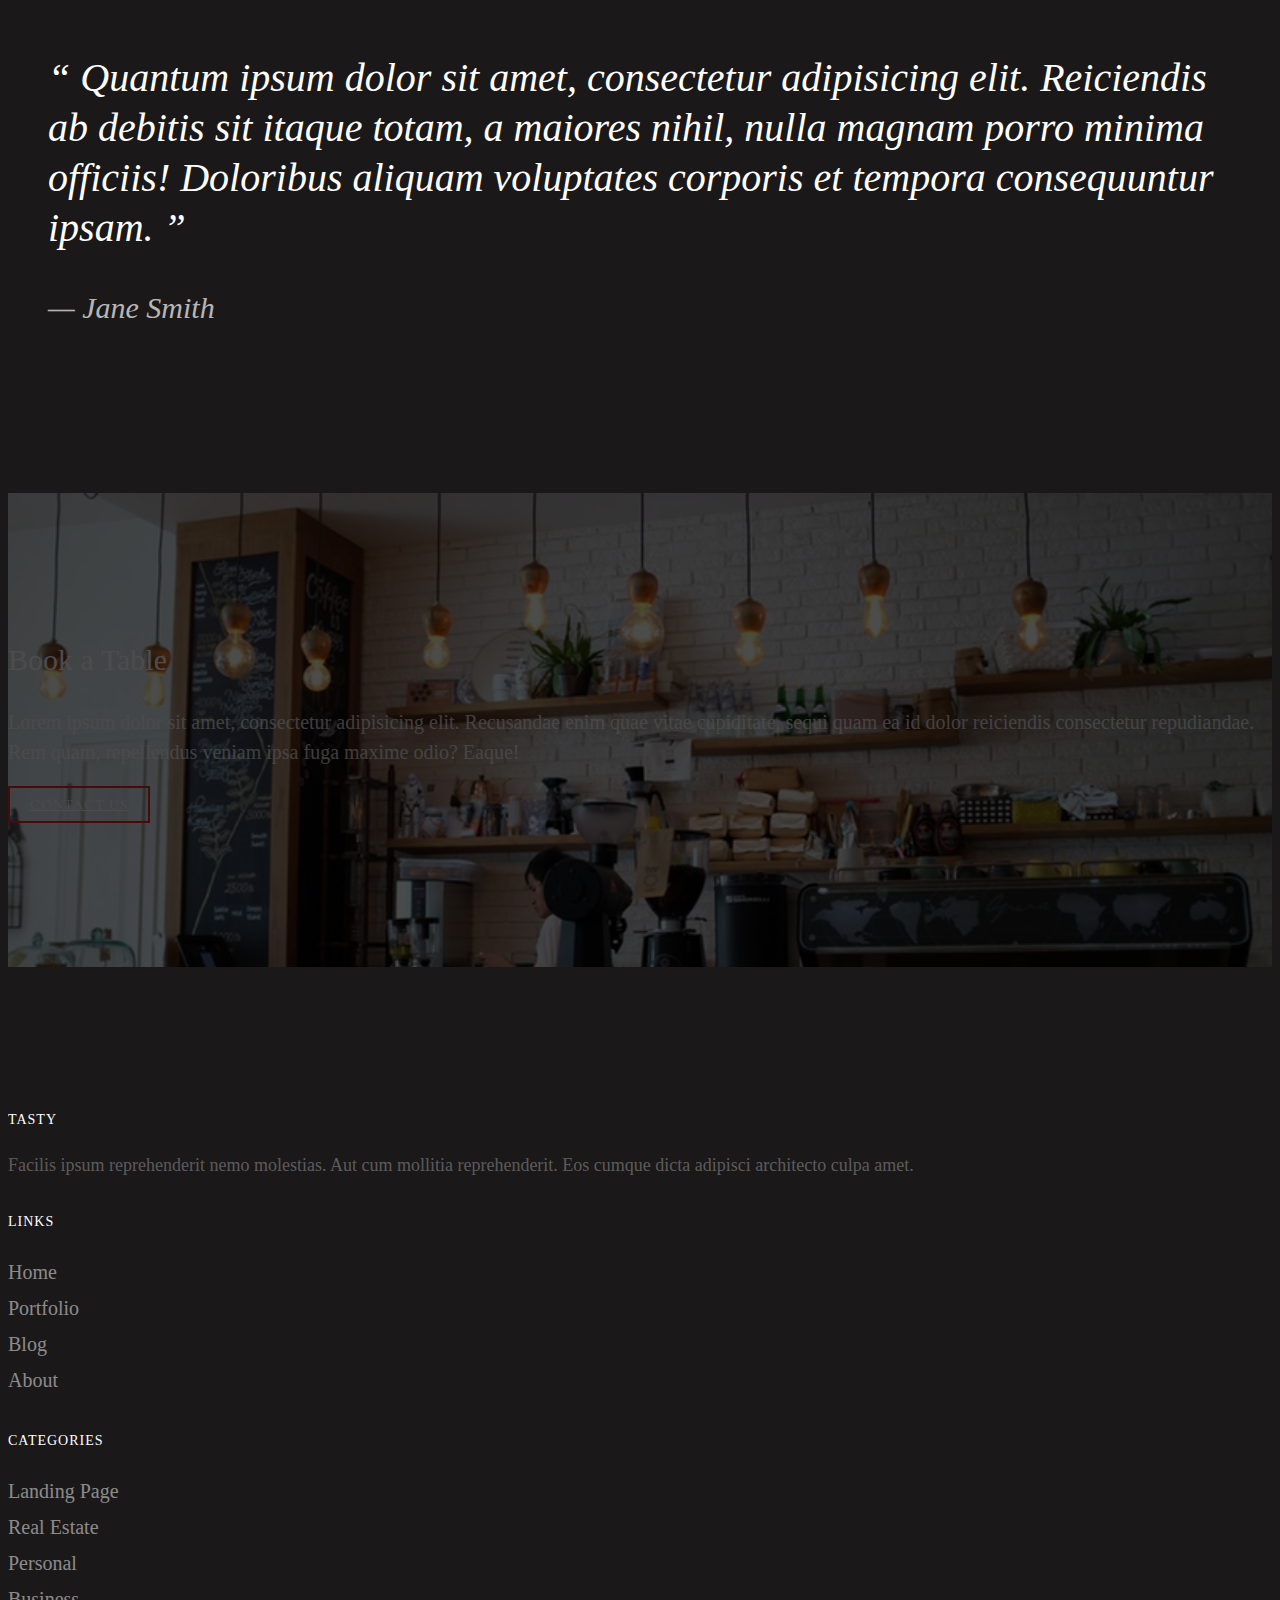
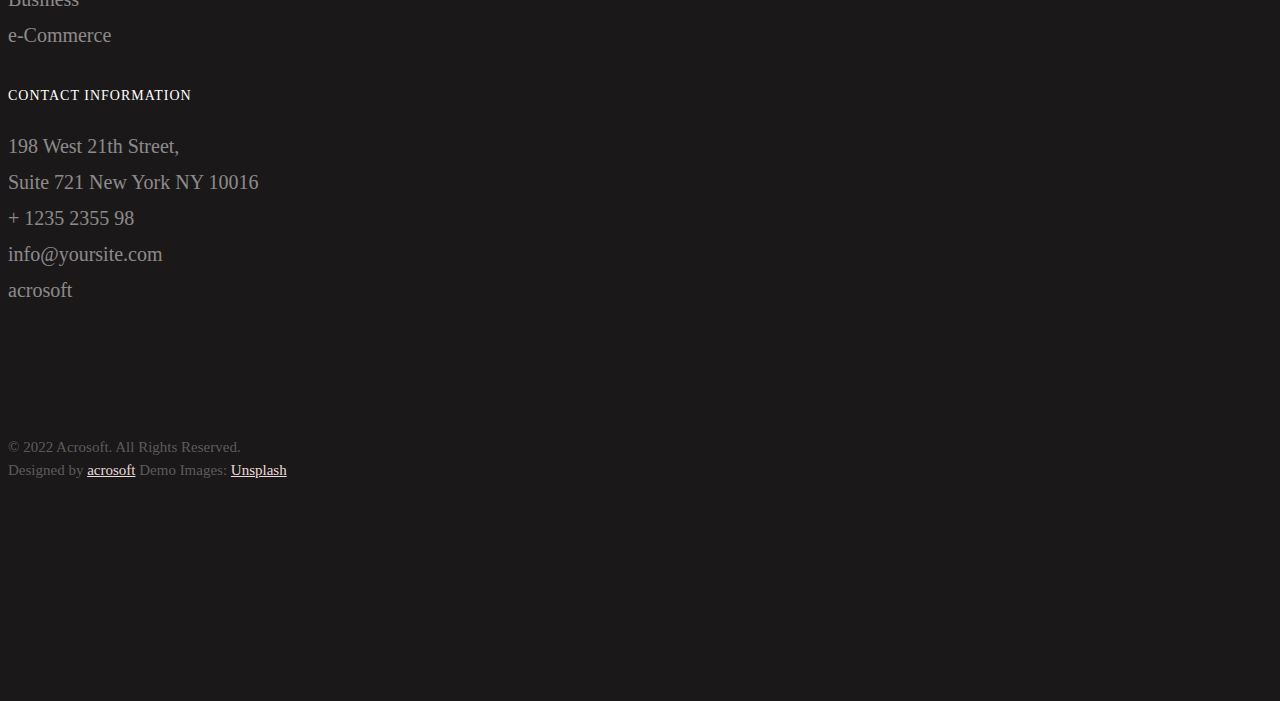
==== commit 52c2fbfd: "updated a bit of about section" ====
--- a/about.html
+++ b/about.html
@@ -3,7 +3,7 @@
 	<head>
 	<meta charset="utf-8">
 	<meta http-equiv="X-UA-Compatible" content="IE=edge">
-	<title>Tasty &mdash; The free restaurant that needs your food</title>
+	<title>Tasty</title>
 	<meta name="viewport" content="width=device-width, initial-scale=1">
 	<meta name="description" content="The free restaurant that gives food" />
 	<meta name="keywords" content="restaurant, free food " />
@@ -78,8 +78,8 @@
 				<div class="col-md-12 text-center">
 					<div class="display-t js-fullheight">
 						<div class="display-tc js-fullheight animate-box" data-animate-effect="fadeIn">
-							<h1>About <em>our</em> Restaurant</h1>
-							<h2>Brought to you by <a href="http://acrosoft.co.za" target="_blank">Acrosoft</a></h2>
+							<h1>About Tasty</h1>
+							
 						</div>
 					</div>
 				</div>
@@ -96,8 +96,7 @@
 				<div class="col-md-5 col-md-push-1 animate-box">
 					<div class="section-heading">
 						<h2>The Restaurant</h2>
-						<p>Lorem ipsum dolor sit amet, consectetur adipisicing elit. Repudiandae neque quisquam at deserunt ab praesentium architecto tempore saepe animi voluptatem molestias, eveniet aut laudantium alias, laboriosam excepturi, et numquam? Atque tempore iure tenetur perspiciatis, aliquam, asperiores aut odio accusamus, unde libero dignissimos quod aliquid neque et illo vero nesciunt. Sunt!</p>
-						<p>Lorem ipsum dolor sit amet, consectetur adipisicing elit. Nam iure reprehenderit nihil nobis laboriosam beatae assumenda tempore, magni ducimus abentey.</p>
+						<p>From humble beginnings, Tasty  Food has grown to become the largest South African food chain in the Africa. Spanning over two decades of service, our reputation for providing high quality food is synonymous amongst the African community. We pride ourselves on offering authentic and affordable food, for all occasions. We deliver nothing but excellence in our products and services, with consistency fundamental to our business. As a household name, our outlets offer a safe environment for dine in or takeaway customers. With over 16 units, we offer convenient African cuisine that is simply tasty! Whether the little boy grabbing Puff Puff after school or the Mum looking to hire a caterer for her daughter’s wedding, our customers are at the heart of everything we do.</p>
 						<p><a href="#" class="btn btn-primary btn-outline">Our History</a></p>
 					</div>
 				</div>
--- a/css/style.css
+++ b/css/style.css
@@ -10,17 +10,22 @@
 * 	Template Style 
 *
 * ======================================================= */
-body {
-  font-family: "Cormorant Garamond", Georgia, serif;
-  font-weight: 400;
-  font-size: 18px;
-  line-height: 1.7;
-  color: rgba(255, 255, 255, 0.3);
-  background: #000 url(../images/broken_noise.png) repeat;
-}
+
+
+body{     
+  
+  font-family: Georgia, serif;
+  font-weight: 380px;
+  font-size: 20px;
+  line-height: 1.8;
+  background-color: rgb(26, 24, 24);
+ 
+}
+
+
 @media (-webkit-min-device-pixel-ratio: 2), (min-resolution: 192dpi) {
   body {
-    background:rgb(17, 17, 17) url(../images/broken_noisee.png) repeat;
+    background-color: rgb(15, 13, 13);      
     
   }
 }
@@ -53,42 +58,43 @@
 }
 
 a {
-  color: #ea272d;
+  color: #ebdbdb;
   -webkit-transition: 0.5s;
   -o-transition: 0.5s;
   transition: 0.5s;
 }
 a:hover, a:active, a:focus {
-  color: #ea272d;
+  color: #1b1a1a;
   outline: none;
   text-decoration: none;
 }
 
-p {
-  margin-bottom: 30px;
-  font-style: 18px;
-}
-
-h1, h2, h3, h4, h5, h6, figure {
-  color: #000;
-  font-family: "Cormorant Garamond", Georgia, serif;
-  font-weight: 400;
+p {  
+  margin-bottom: 10px;
+  font-style: normal;
+  
+  }
+
+h1, h2, h3, h4, h5, h6, figure {  
+  color: white;
+  font-family: Georgia, serif;
+  font-weight: normal;
   margin: 0 0 20px 0;
 }
 
 ::-webkit-selection {
   color: #fff;
-  background: #ea272d;
+  background: #632b31;
 }
 
 ::-moz-selection {
   color: #fff;
-  background: #ea272d;
+  background: #632b31;
 }
 
 ::selection {
   color: #fff;
-  background: #ea272d;
+  background: #632b31;
 }
 
 .fh5co-nav {
@@ -258,7 +264,7 @@
   content: '';
   width: 30px;
   height: 2px;
-  background: #ea272d;
+  background: #b94549;
   margin: 0 auto;
 }
 
@@ -438,10 +444,12 @@
 
 .fh5co-section {
   padding: 7em 0;
+  
 }
 @media screen and (max-width: 480px) {
   .fh5co-section {
     padding: 3em 0;
+    
   }
 }
 .fh5co-section p {
@@ -454,11 +462,12 @@
   width: 100%;
   float: left;
   margin-bottom: 50px;
-}
+    
+  }
 .section-heading h2 {
-  font-style: 40px;
-  color: #fff;
-  font-family: "Satisfy", cursive;
+  font-style: normal;
+  color: #fff;
+  font-family: Georgia, serif;
 }
 
 #fh5co-about .img-wrap img {
@@ -602,8 +611,9 @@
 }
 
 #fh5co-slider .fh5co-heading h2 {
-  font-family: "Satisfy", cursive;
-  color: #fff;
+  font-family: Georgia, serif;
+  color: #fff;
+  font-style: normal;
 }
 
 #fh5co-slider-wrwap {
@@ -781,7 +791,8 @@
   margin-bottom: 0;
 }
 #fh5co-started .fh5co-heading h2 {
-  font-family: "Satisfy", cursive;
+  font-family: Georgia, serif;
+  font-style: normal;
   color: #fff;
   margin-bottom: 20px !important;
 }
@@ -1035,8 +1046,10 @@
   }
 }
 #fh5co-blog .fh5co-heading h2, #fh5co-contact .fh5co-heading h2 {
-  font-family: "Satisfy", cursive;
-  color: #fff;
+  
+ font-family: Georgia, serif;
+  color: #fff;
+  font-style: normal;
 }
 
 .fh5co-blog {
@@ -1576,9 +1589,9 @@
 }
 
 .btn-primary {
-  background: #ea272d;
-  color: #fff;
-  border: 2px solid #ea272d;
+  background: #ec3e44;
+  color: #fff;
+  border: 2px solid #ec3e44;
 }
 .btn-primary:hover, .btn-primary:focus, .btn-primary:active {
   background: #ec3e44 !important;
@@ -1679,7 +1692,7 @@
 
 .btn-outline {
   background: none;
-  border: 2px solid gray;
+  border: 2px solid grey;
   font-size: 16px;
   -webkit-transition: 0.3s;
   -o-transition: 0.3s;
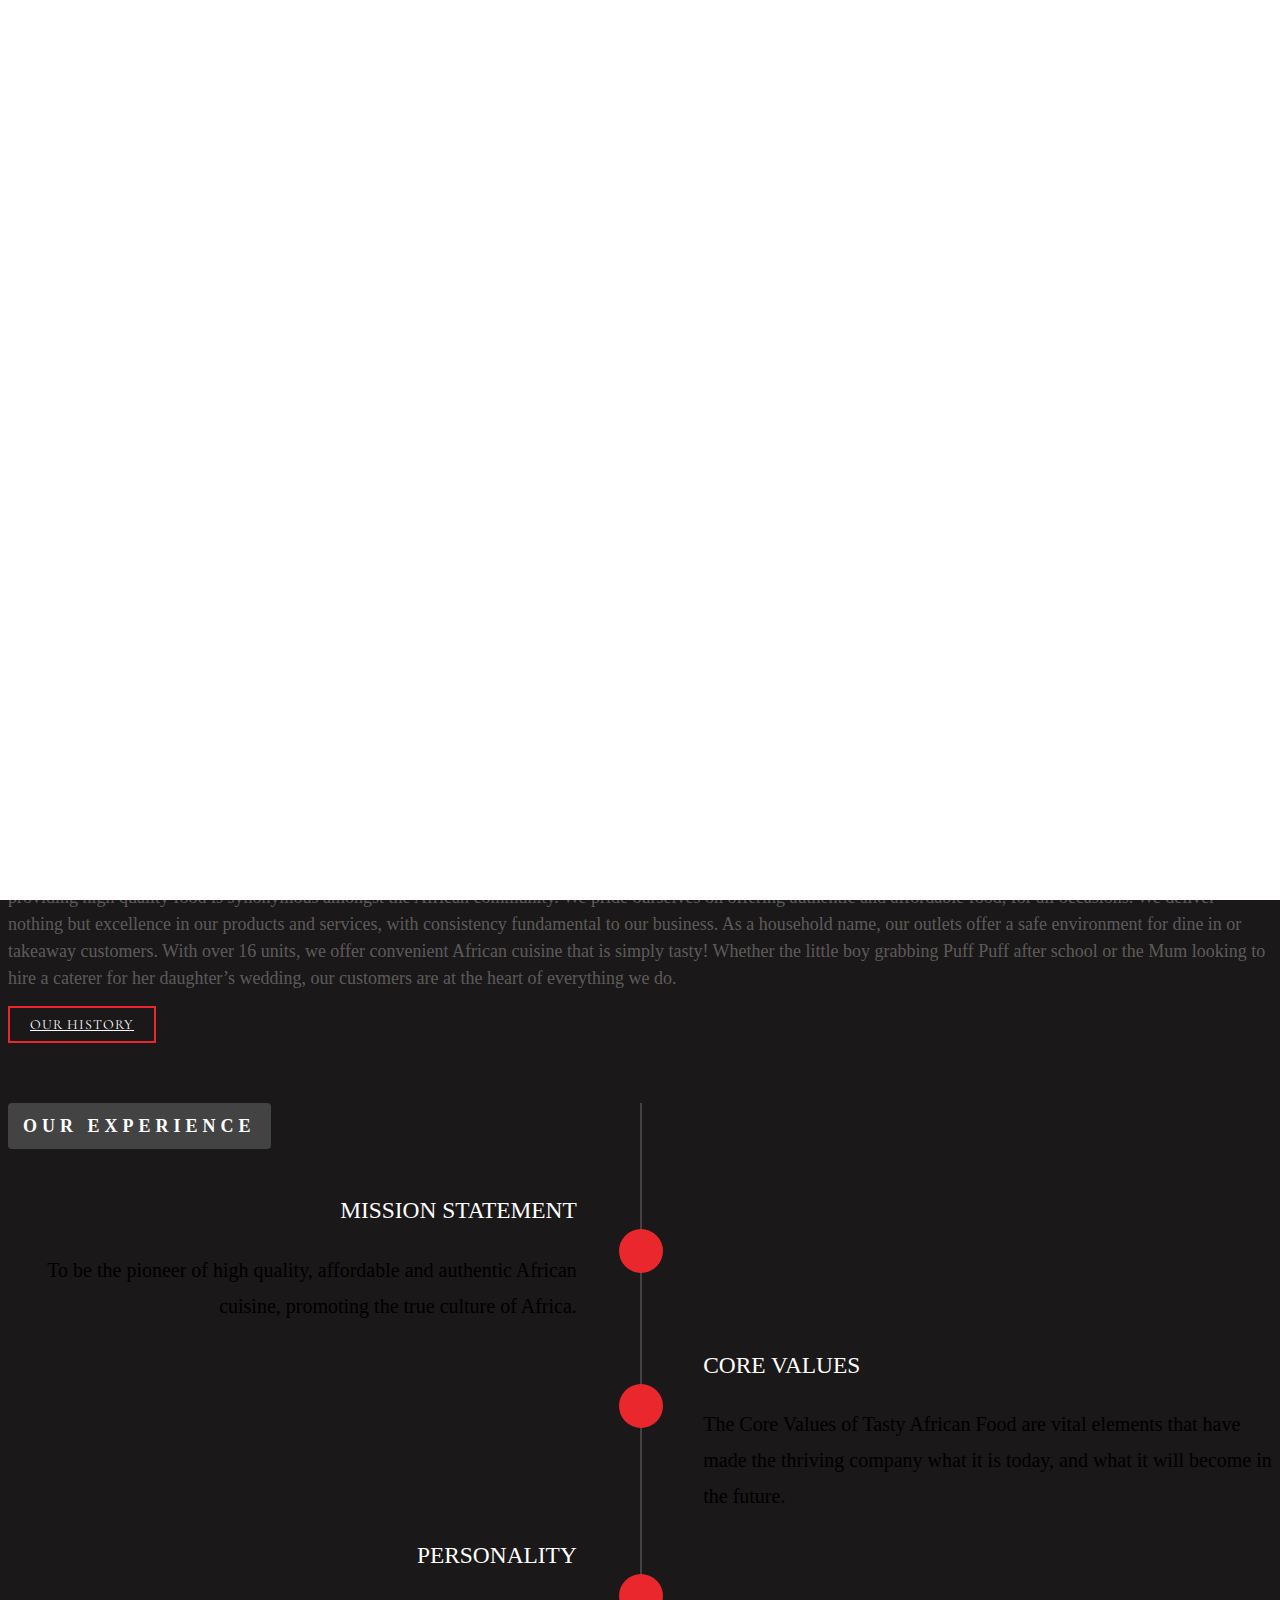
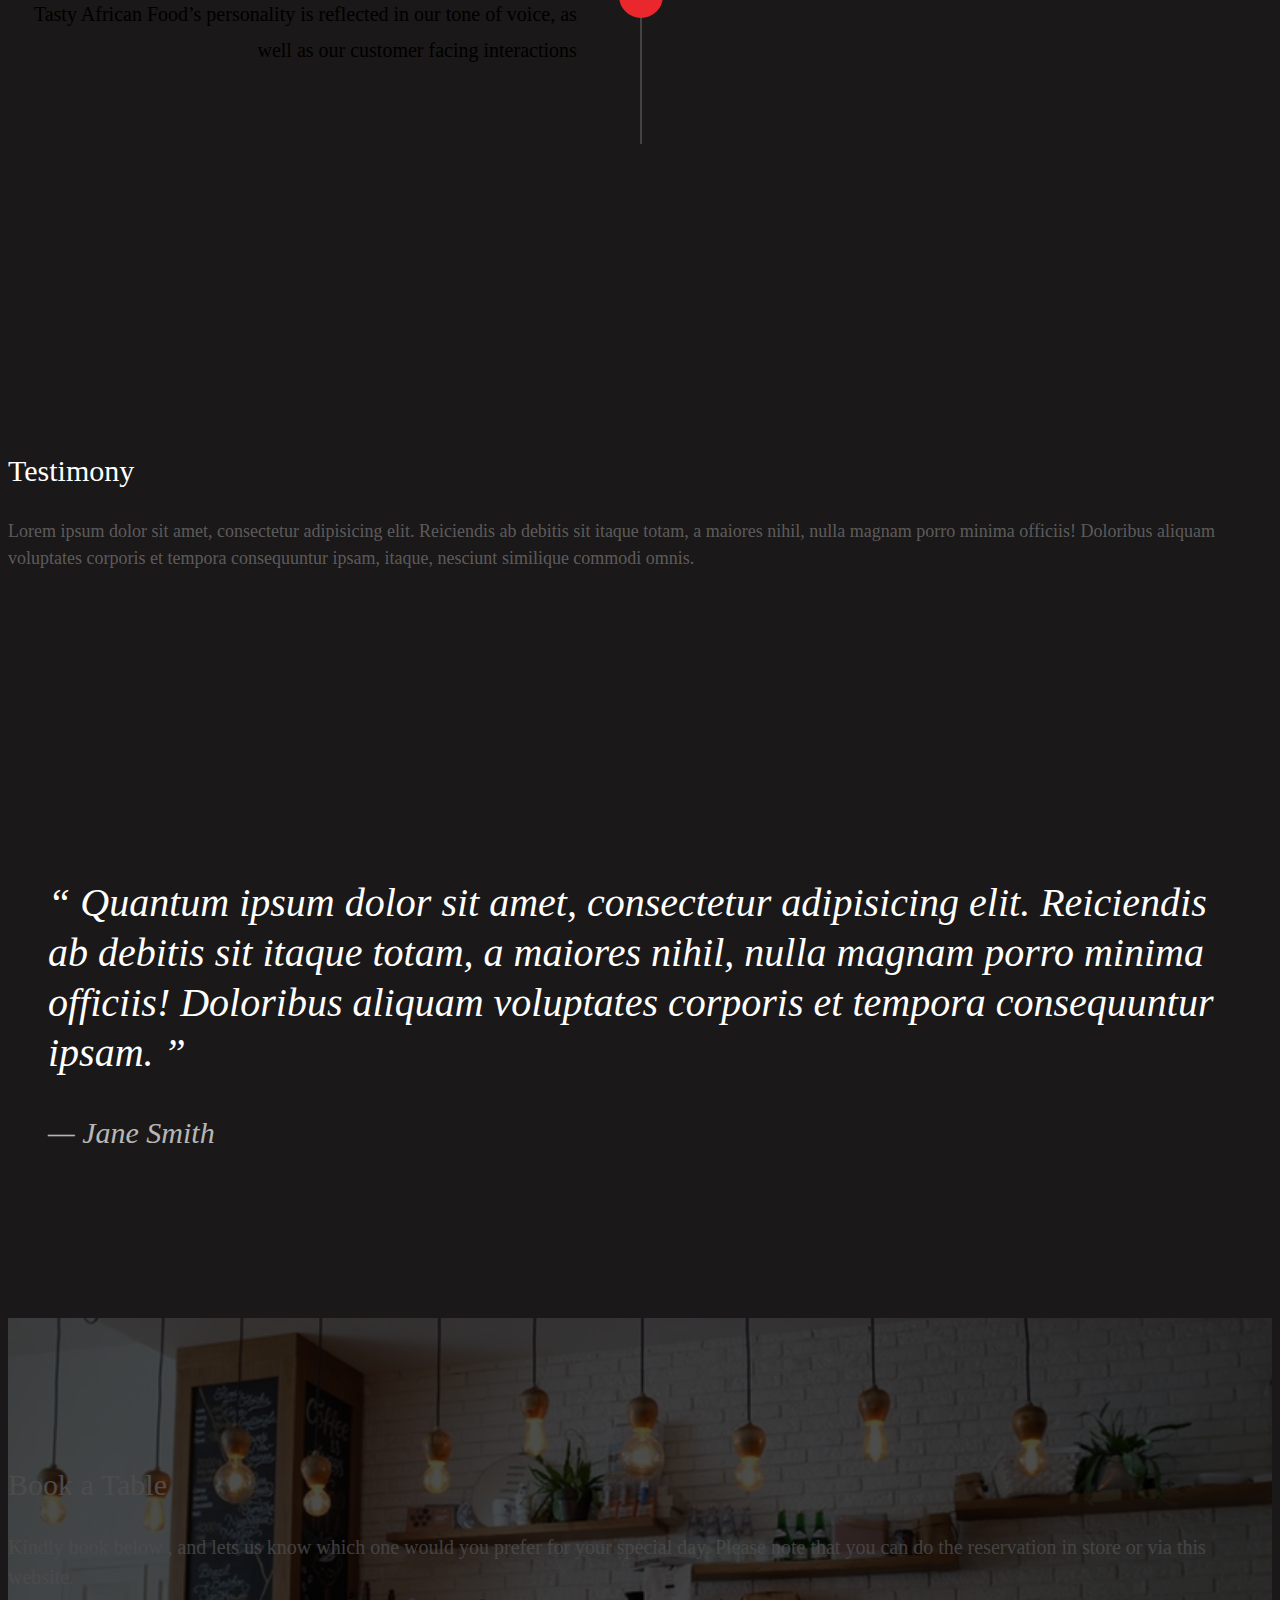
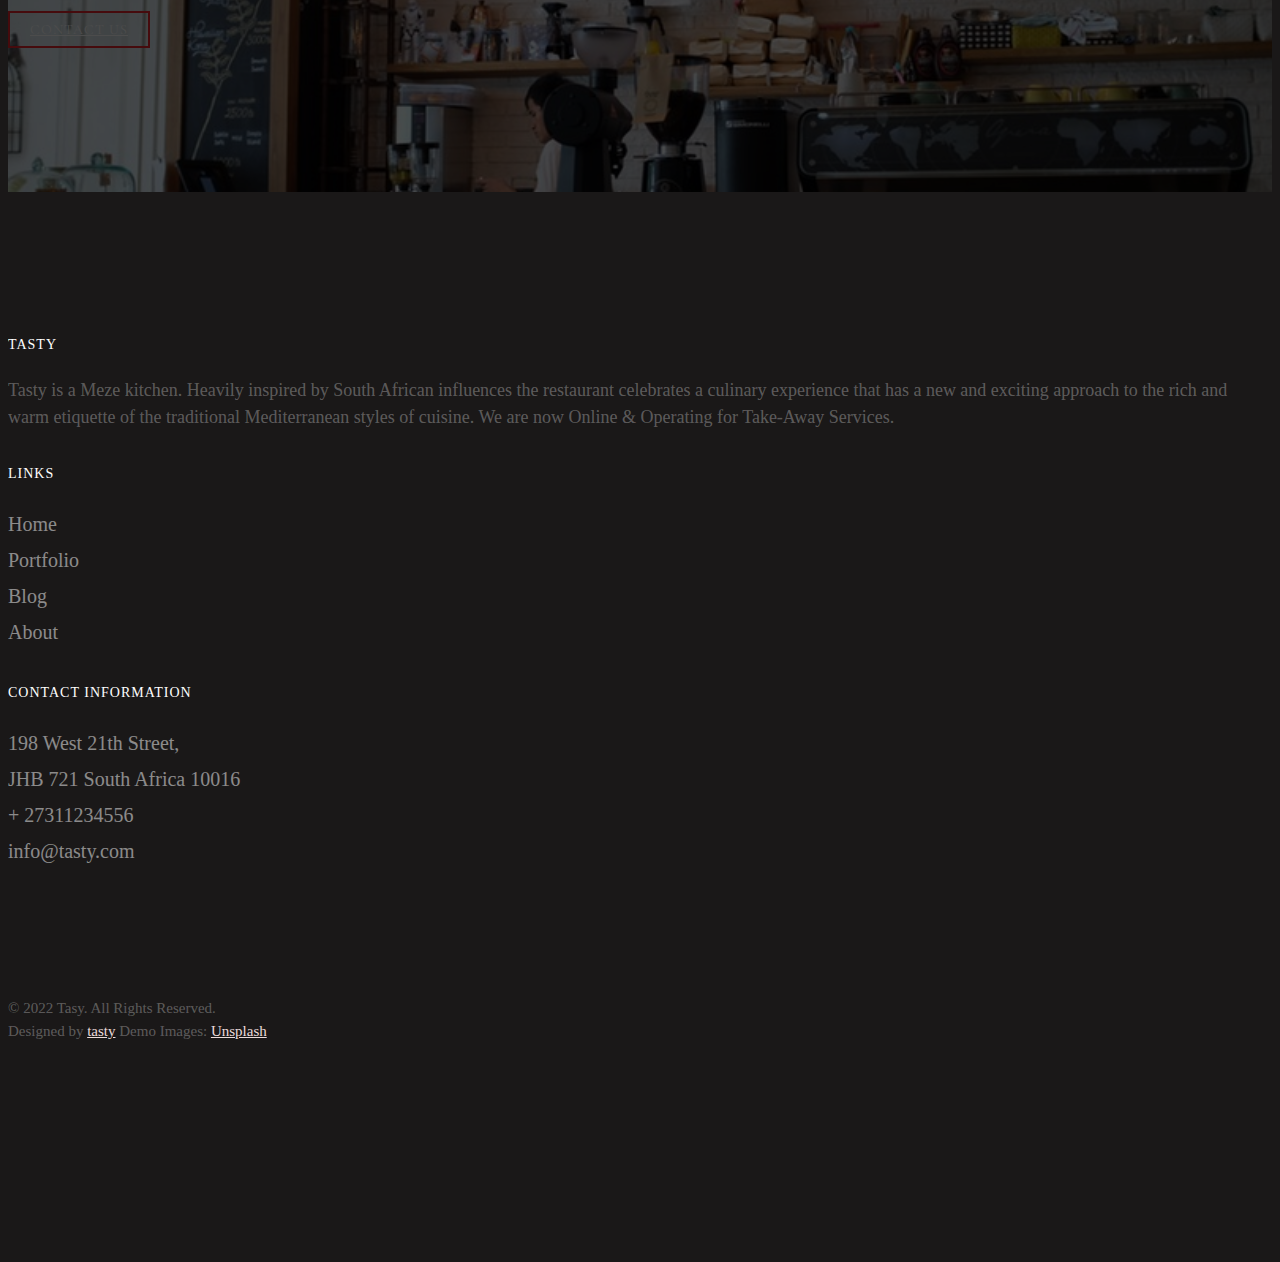
==== commit a0578d3f: "updated the about section" ====
--- a/about.html
+++ b/about.html
@@ -96,7 +96,8 @@
 				<div class="col-md-5 col-md-push-1 animate-box">
 					<div class="section-heading">
 						<h2>The Restaurant</h2>
-						<p>From humble beginnings, Tasty  Food has grown to become the largest South African food chain in the Africa. Spanning over two decades of service, our reputation for providing high quality food is synonymous amongst the African community. We pride ourselves on offering authentic and affordable food, for all occasions. We deliver nothing but excellence in our products and services, with consistency fundamental to our business. As a household name, our outlets offer a safe environment for dine in or takeaway customers. With over 16 units, we offer convenient African cuisine that is simply tasty! Whether the little boy grabbing Puff Puff after school or the Mum looking to hire a caterer for her daughter’s wedding, our customers are at the heart of everything we do.</p>
+						<p>From humble beginnings, Tasty  Food has grown to become the largest South African food chain in the Africa. Spanning over two decades of service, our reputation for providing high
+							 quality food is synonymous amongst the African community. We pride ourselves on offering authentic and affordable food, for all occasions. We deliver nothing but excellence in our products and services, with consistency fundamental to our business. As a household name, our outlets offer a safe environment for dine in or takeaway customers. With over 16 units, we offer convenient African cuisine that is simply tasty! Whether the little boy grabbing Puff Puff after school or the Mum looking to hire a caterer for her daughter’s wedding, our customers are at the heart of everything we do.</p>
 						<p><a href="#" class="btn btn-primary btn-outline">Our History</a></p>
 					</div>
 				</div>
@@ -116,11 +117,11 @@
 							<div class="timeline-badge"><i class="icon-genius"></i></div>
 							<div class="timeline-panel">
 								<div class="timeline-heading">
-									<h3 class="timeline-title">The Founders Meet</h3>
+									<h3 class="timeline-title">MISSION STATEMENT</h3>
 								
 								</div>
 								<div class="timeline-body">
-									<p>Far far away, behind the word mountains, far from the countries Vokalia and Consonantia, there live the blind texts.</p>
+									<p>To be the pioneer of high quality, affordable and authentic African cuisine, promoting the true culture of Africa.</p>
 								</div>
 							</div>
 						</li>
@@ -128,10 +129,10 @@
 							<div class="timeline-badge"><i class="icon-genius"></i></div>
 							<div class="timeline-panel">
 								<div class="timeline-heading">
-									<h3 class="timeline-title">Create A Restaurant</h3>
+									<h3 class="timeline-title">CORE VALUES</h3>
 								</div>
 								<div class="timeline-body">
-									<p>Far far away, behind the word mountains, they live in Bookmarksgrove right at the coast of the Semantics, a large language ocean.</p>
+									<p>The Core Values of Tasty African Food are vital elements that have made the thriving company what it is today, and what it will become in the future.</p>
 								</div>
 							</div>
 						</li>
@@ -139,62 +140,19 @@
 							<div class="timeline-badge"><i class="icon-genius"></i></div>
 							<div class="timeline-panel">
 								<div class="timeline-heading">
-									<h3 class="timeline-title">Added 200+ Employees</h3>
+									<h3 class="timeline-title">PERSONALITY</h3>
 								</div>
 								<div class="timeline-body">
-									<p>Far far away, behind the word mountains, far from the countries Vokalia and Consonantia, there live the blind texts.</p>
+									<p>Tasty African Food’s personality is reflected in
+										our tone of voice, as well as our customer facing
+										interactions</p>
 								</div>
 							</div>
 						</li>
 
 						<br>
-						<li class="timeline-heading text-center animate-box">
-							<div><h3>More Restaurants Outlet</h3></div>
-						</li>
-						<li class="timeline-inverted animate-box">
-							<div class="timeline-badge"><i class="icon-genius"></i></div>
-							<div class="timeline-panel">
-								<div class="timeline-heading">
-									<h3 class="timeline-title">Stablished Restaurant in Europe</h3>
-								</div>
-								<div class="timeline-body">
-									<p>Far far away, behind the word mountains, they live in Bookmarksgrove right at the coast of the Semantics, a large language ocean.</p>
-								</div>
-							</div>
-						</li>
-						<li class="animate-box timeline-unverted">
-							<div class="timeline-badge"><i class="icon-genius"></i></div>
-							<div class="timeline-panel">
-								<div class="timeline-heading">
-									<h3 class="timeline-title">Franchise Restaurants Brooklyn</h3>
-								</div>
-								<div class="timeline-body">
-									<p>Far far away, behind the word mountains, far from the countries Vokalia and Consonantia, there live the blind texts.</p>
-								</div>
-							</div>
-						</li>
-						<li class="timeline-inverted animate-box">
-							<div class="timeline-badge"><i class="icon-genius"></i></div>
-							<div class="timeline-panel">
-								<div class="timeline-heading">
-									<h3 class="timeline-title">Added 100K More Employees</h3>
-								</div>
-								<div class="timeline-body">
-									<p>Far far away, behind the word mountains, they live in Bookmarksgrove right at the coast of the Semantics, a large language ocean.</p>
-								</div>
-							</div>
-						</li>
-						<li class="animate-box timeline-unverted">
-							<div class="timeline-badge"><i class="icon-genius"></i></div>
-							<div class="timeline-panel">
-								<div class="timeline-heading">
-									<h3 class="timeline-title">Stablished Marketing</h3>
-								</div>
-								<div class="timeline-body">
-									<p>Far far away, behind the word mountains, far from the countries Vokalia and Consonantia, there live the blind texts.</p>
-								</div>
-							</div>
-						</li>
+						
+				
 			    	</ul>
 				</div>
 			</div>
@@ -205,7 +163,7 @@
 		<div class="container">
 			<div class="row">
 				<div class="col-md-12 fh5co-heading">
-					<h2>Testimony</h2>
+					<h2 style="font-style: normal; font-family: Georgia, serif;">Testimony</h2>
 					<div class="row">
 						<div class="col-md-6">
 							<p>Lorem ipsum dolor sit amet, consectetur adipisicing elit. Reiciendis ab debitis sit itaque totam, a maiores nihil, nulla magnam porro minima officiis! Doloribus aliquam voluptates corporis et tempora consequuntur ipsam, itaque, nesciunt similique commodi omnis.</p>
@@ -233,7 +191,7 @@
 			<div class="row animate-box">
 				<div class="col-md-8 col-md-offset-2 text-center fh5co-heading">
 					<h2>Book a Table</h2>
-					<p>Lorem ipsum dolor sit amet, consectetur adipisicing elit. Recusandae enim quae vitae cupiditate, sequi quam ea id dolor reiciendis consectetur repudiandae. Rem quam, repellendus veniam ipsa fuga maxime odio? Eaque!</p>
+					<p>Kindly book below , and lets us know which one would you prefer for your special day. Please note that you can do the reservation in store or via this website.</p>
 					<p><a href="mailto:info@yourdomainname.com" class="btn btn-primary btn-outline">Contact Us</a></p>
 				</div>
 			</div>
@@ -245,7 +203,7 @@
 			<div class="row row-pb-md">
 				<div class="col-md-4 fh5co-widget">
 					<h4>Tasty</h4>
-					<p>Facilis ipsum reprehenderit nemo molestias. Aut cum mollitia reprehenderit. Eos cumque dicta adipisci architecto culpa amet.</p>
+					<p>Tasty is a Meze kitchen. Heavily inspired by South African influences the restaurant celebrates a culinary experience that has a new and exciting approach to the rich and warm etiquette of the traditional Mediterranean styles of cuisine. We are now Online & Operating for Take-Away Services.</p>
 				</div>
 				<div class="col-md-2 col-md-push-1 fh5co-widget">
 					<h4>Links</h4>
@@ -257,34 +215,26 @@
 					</ul>
 				</div>
 
-				<div class="col-md-2 col-md-push-1 fh5co-widget">
-					<h4>Categories</h4>
-					<ul class="fh5co-footer-links">
-						<li><a href="#">Landing Page</a></li>
-						<li><a href="#">Real Estate</a></li>
-						<li><a href="#">Personal</a></li>
-						<li><a href="#">Business</a></li>
-						<li><a href="#">e-Commerce</a></li>
-					</ul>
-				</div>
+				
 
 				<div class="col-md-4 col-md-push-1 fh5co-widget">
 					<h4>Contact Information</h4>
 					<ul class="fh5co-footer-links">
-						<li>198 West 21th Street, <br> Suite 721 New York NY 10016</li>
-						<li><a href="tel://1234567920">+ 1235 2355 98</a></li>
-						<li><a href="mailto:info@yoursite.com">info@yoursite.com</a></li>
-						<li><a href="http://https://acrosoft">acrosoft</a></li>
+						<li>198 West 21th Street, <br> JHB 721 South Africa 10016</li>
+						<li><a href="tel://1234567920">+ 27311234556</a></li>
+						<li><a href="mailto:info@yoursite.com">info@tasty.com</a></li>
+						
 					</ul>
 				</div>
+
 
 			</div>
 
 			<div class="row copyright">
 				<div class="col-md-12 text-center">
 					<p>
-						<small class="block">&copy; 2022 Acrosoft. All Rights Reserved.</small> 
-						<small class="block">Designed by <a href="http://acrosoft/" target="_blank">acrosoft</a> Demo Images: <a href="http://unsplash.co/" target="_blank">Unsplash</a></small>
+						<small class="block">&copy; 2022 Tasy. All Rights Reserved.</small> 
+						<small class="block">Designed by <a href="http://acrosoft.co/" target="_blank">tasty</a> Demo Images: <a href="http://unsplash.co/" target="_blank">Unsplash</a></small>
 					</p>
 					<p>
 						<ul class="fh5co-social-icons">
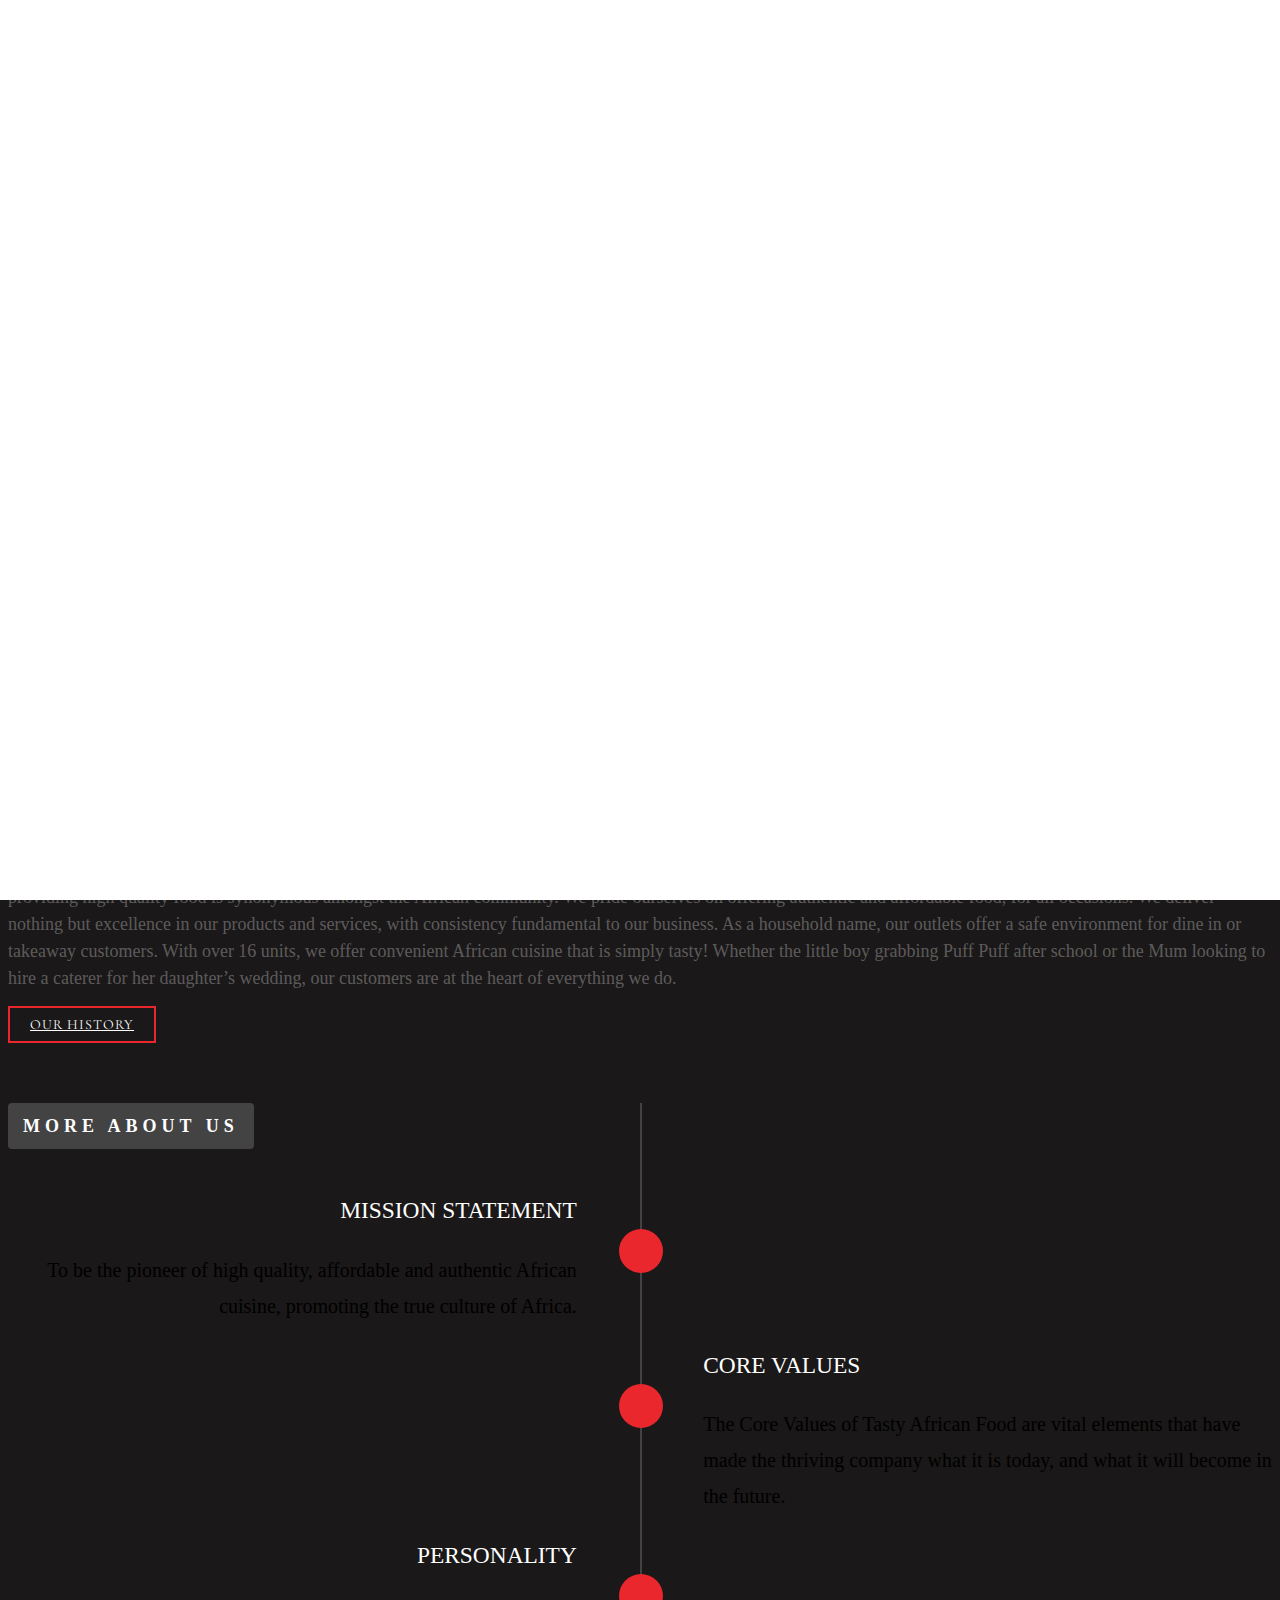
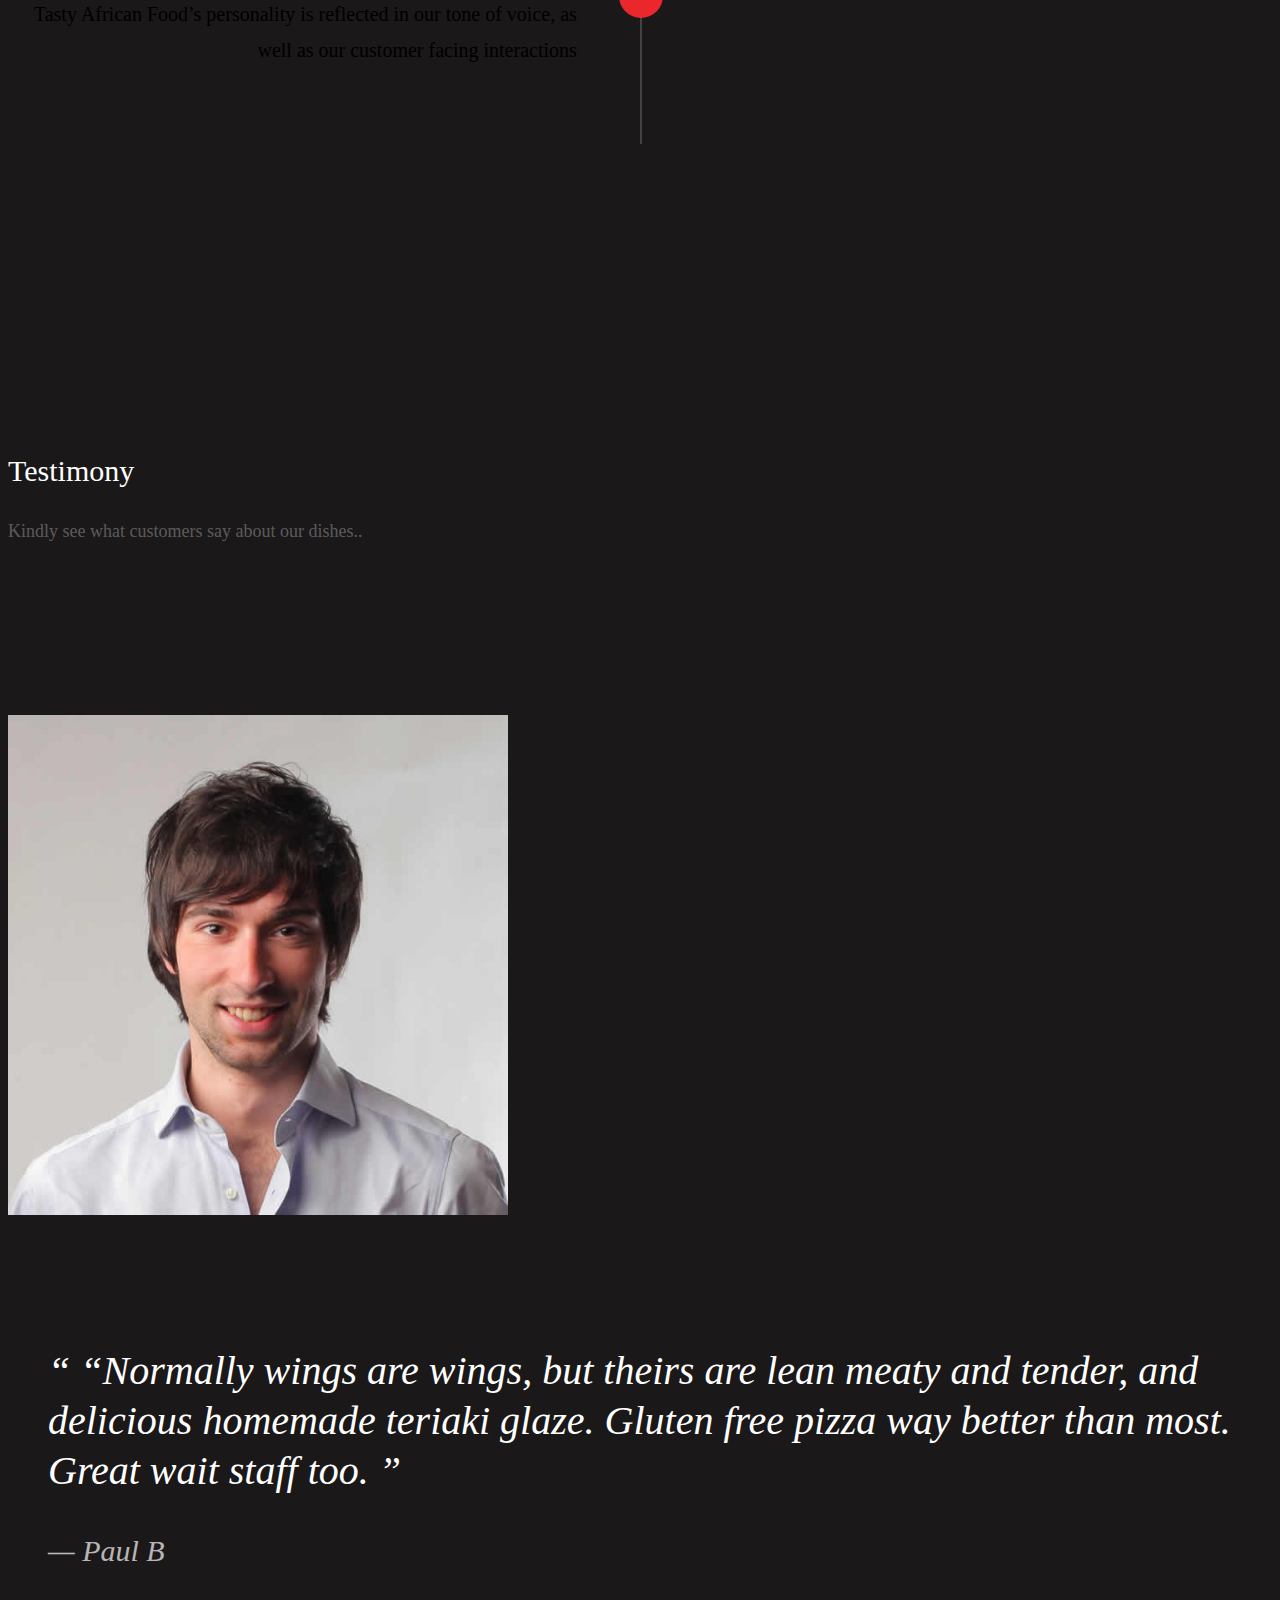
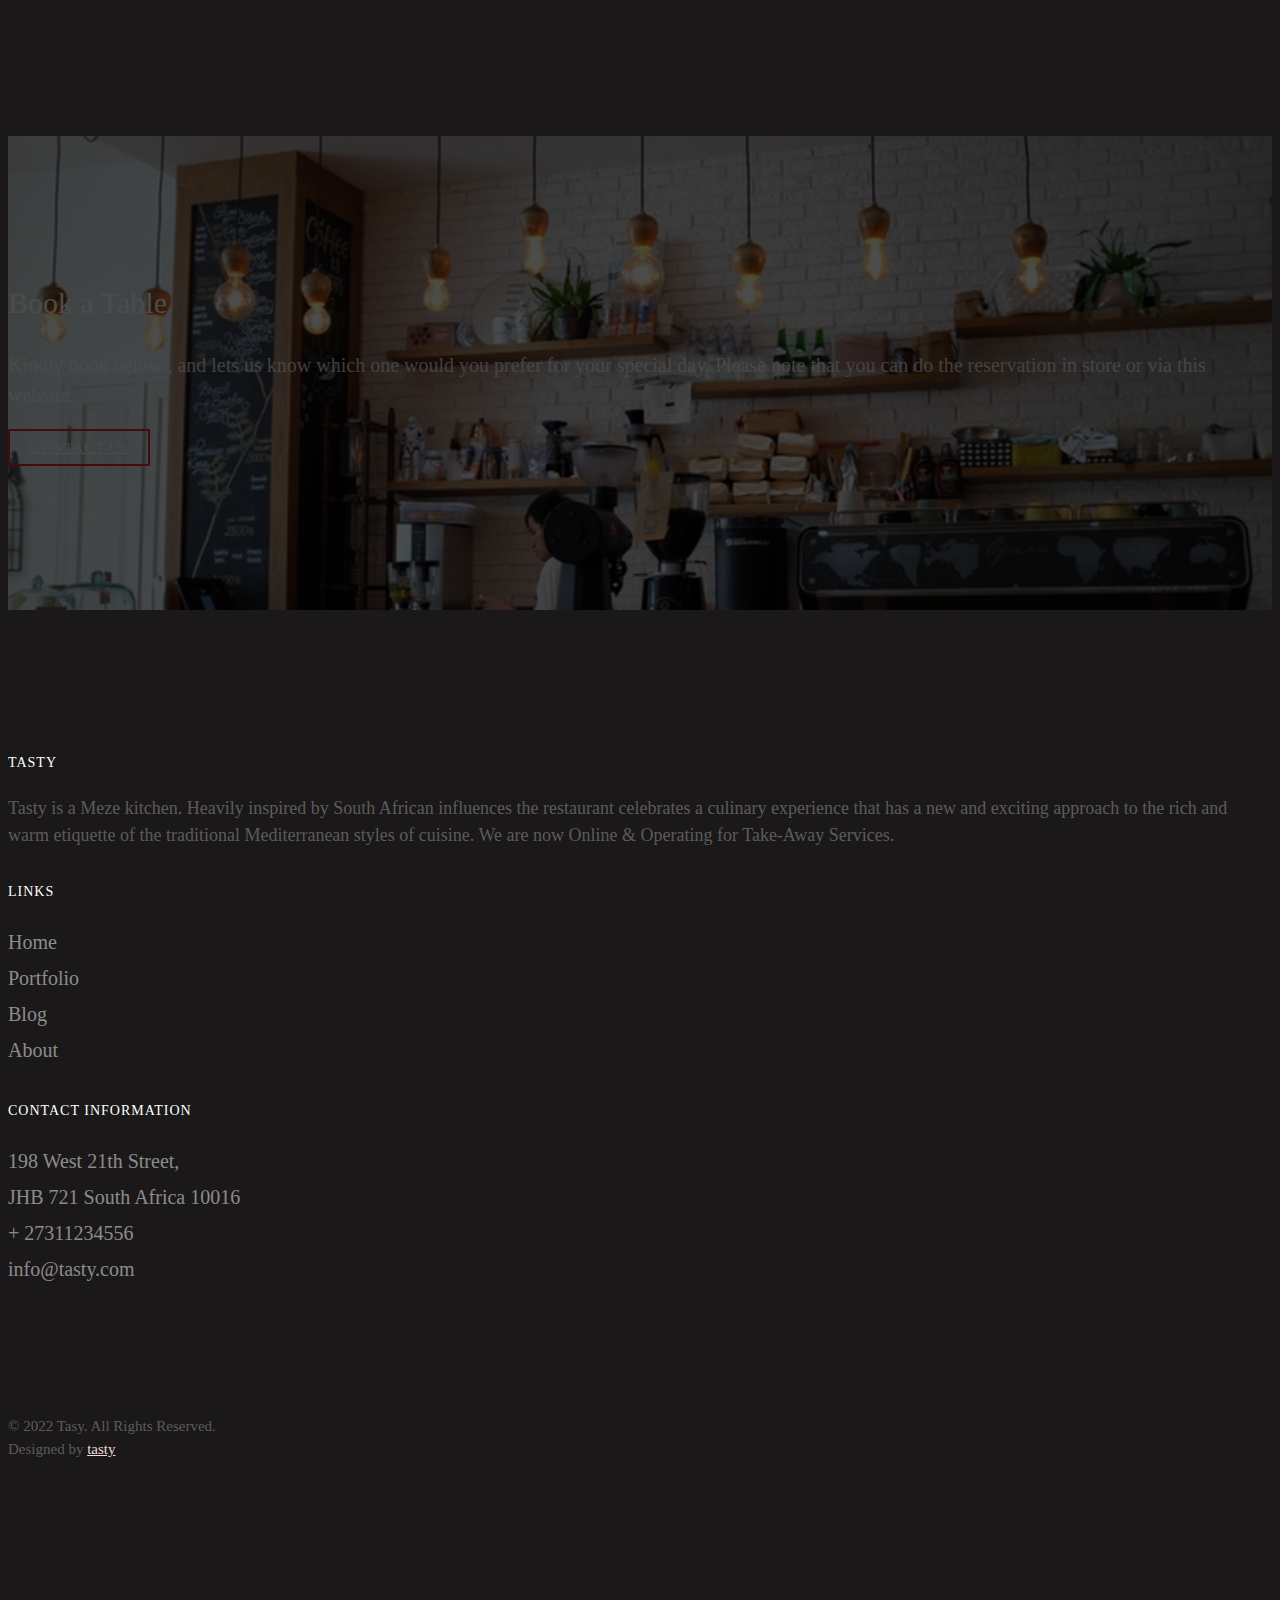
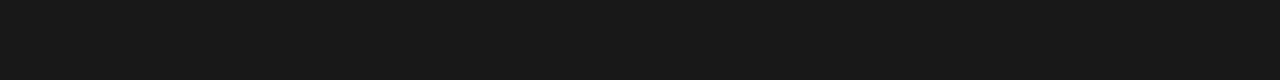
==== commit 2c5df982: "updated the about section" ====
--- a/about.html
+++ b/about.html
@@ -111,7 +111,7 @@
 				<div class="col-md-12 col-md-offset-0">
 					<ul class="timeline animate-box">
 						<li class="timeline-heading text-center animate-box">
-							<div><h3>Our Experience</h3></div>
+							<div><h3>More About Us</h3></div>
 						</li>
 						<li class="animate-box timeline-unverted">
 							<div class="timeline-badge"><i class="icon-genius"></i></div>
@@ -166,18 +166,18 @@
 					<h2 style="font-style: normal; font-family: Georgia, serif;">Testimony</h2>
 					<div class="row">
 						<div class="col-md-6">
-							<p>Lorem ipsum dolor sit amet, consectetur adipisicing elit. Reiciendis ab debitis sit itaque totam, a maiores nihil, nulla magnam porro minima officiis! Doloribus aliquam voluptates corporis et tempora consequuntur ipsam, itaque, nesciunt similique commodi omnis.</p>
+							<p>Kindly see what customers say about our dishes..</p>
 						</div>
 					</div>
 				</div>
 
 				<div class="col-md-5 animate-box img-to-responsive">
-						<img src="images/person_1.jpg" alt="">
+						<img src="images/profile-11.jpg" width="500" alt="">
 				</div>
 				<div class="col-md-7 animate-box">
 					<blockquote>
-						<p> &ldquo; Quantum ipsum dolor sit amet, consectetur adipisicing elit. Reiciendis ab debitis sit itaque totam, a maiores nihil, nulla magnam porro minima officiis! Doloribus aliquam voluptates corporis et tempora consequuntur ipsam. &rdquo;</p>
-						<p class="author"><cite>&mdash; Jane Smith</cite></p>
+						<p> &ldquo; “Normally wings are wings, but theirs are lean meaty and tender, and delicious homemade teriaki glaze. Gluten free pizza way better than most. Great wait staff too. &rdquo;</p>
+						<p class="author"><cite>&mdash; Paul B</cite></p>
 					</blockquote>
 				</div>
 			</div>
@@ -234,7 +234,7 @@
 				<div class="col-md-12 text-center">
 					<p>
 						<small class="block">&copy; 2022 Tasy. All Rights Reserved.</small> 
-						<small class="block">Designed by <a href="http://acrosoft.co/" target="_blank">tasty</a> Demo Images: <a href="http://unsplash.co/" target="_blank">Unsplash</a></small>
+						<small class="block">Designed by <a href="#" target="_blank">tasty</a> </small>
 					</p>
 					<p>
 						<ul class="fh5co-social-icons">
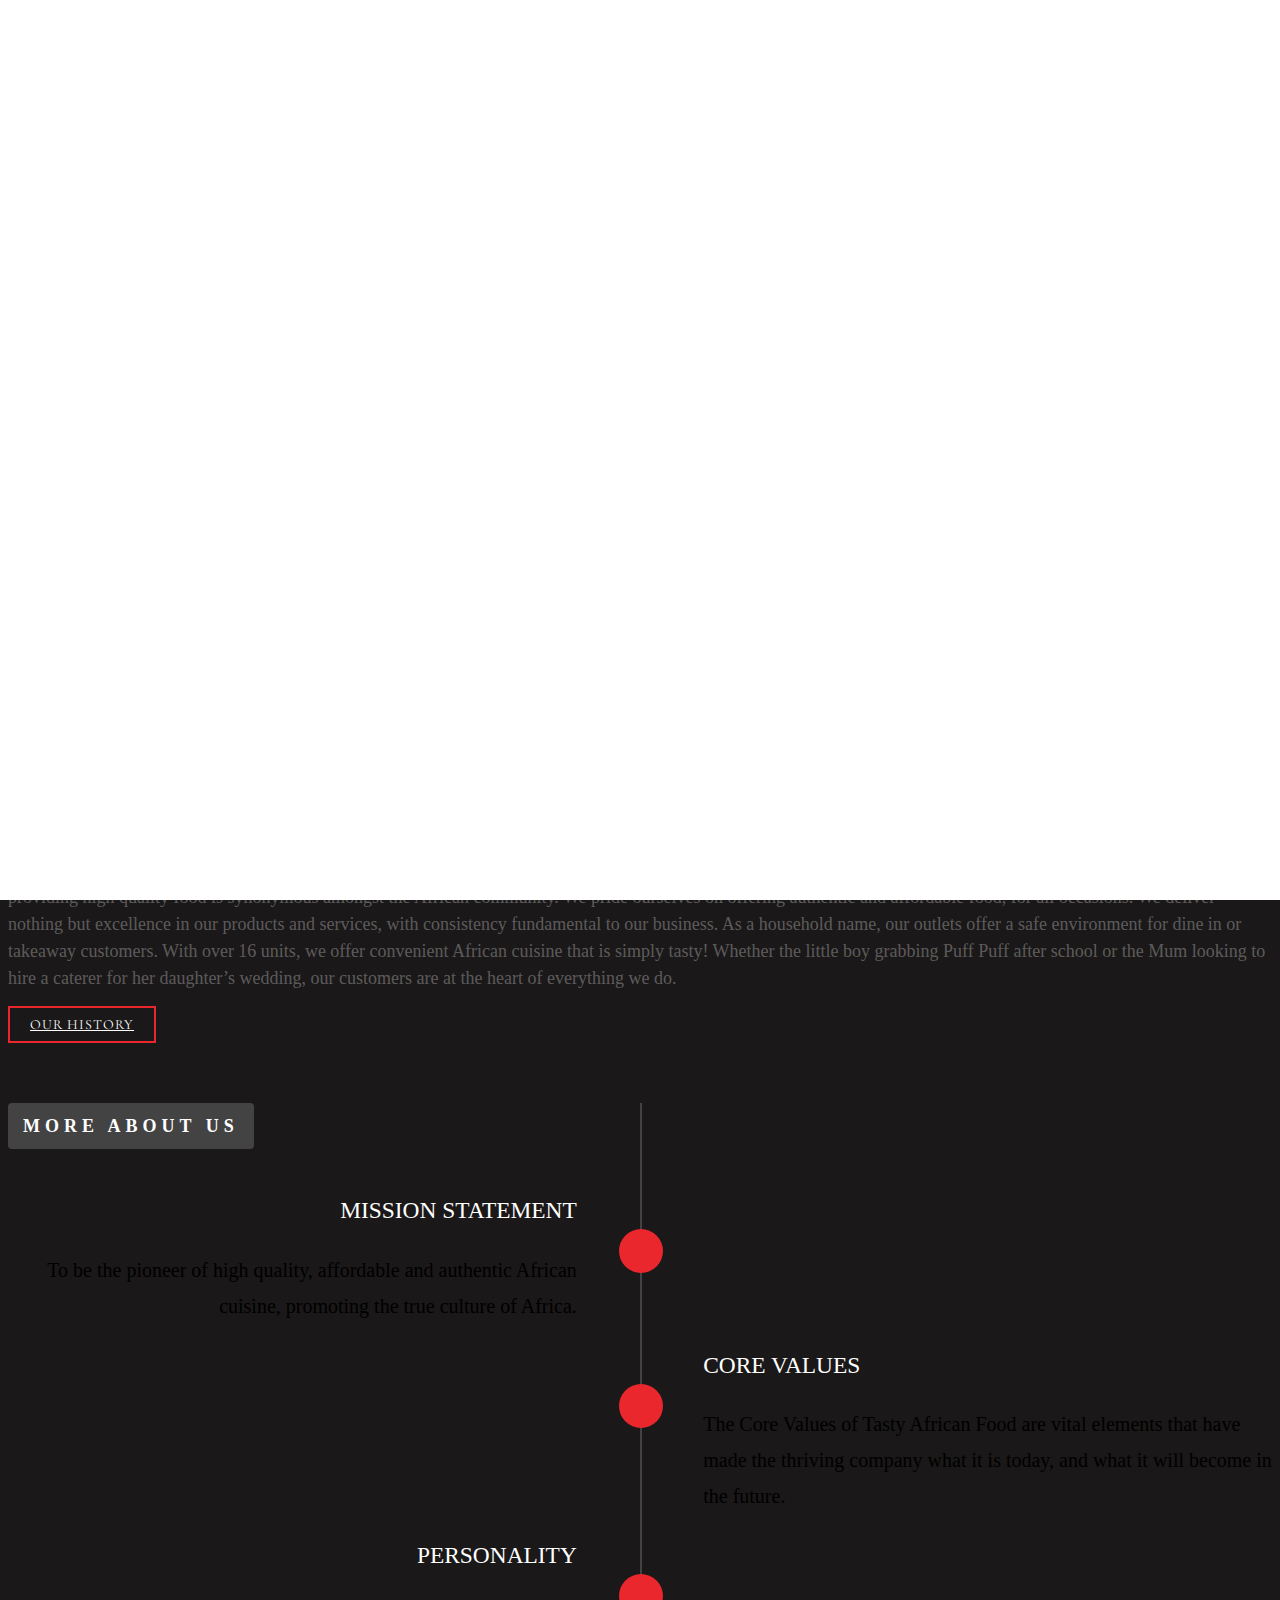
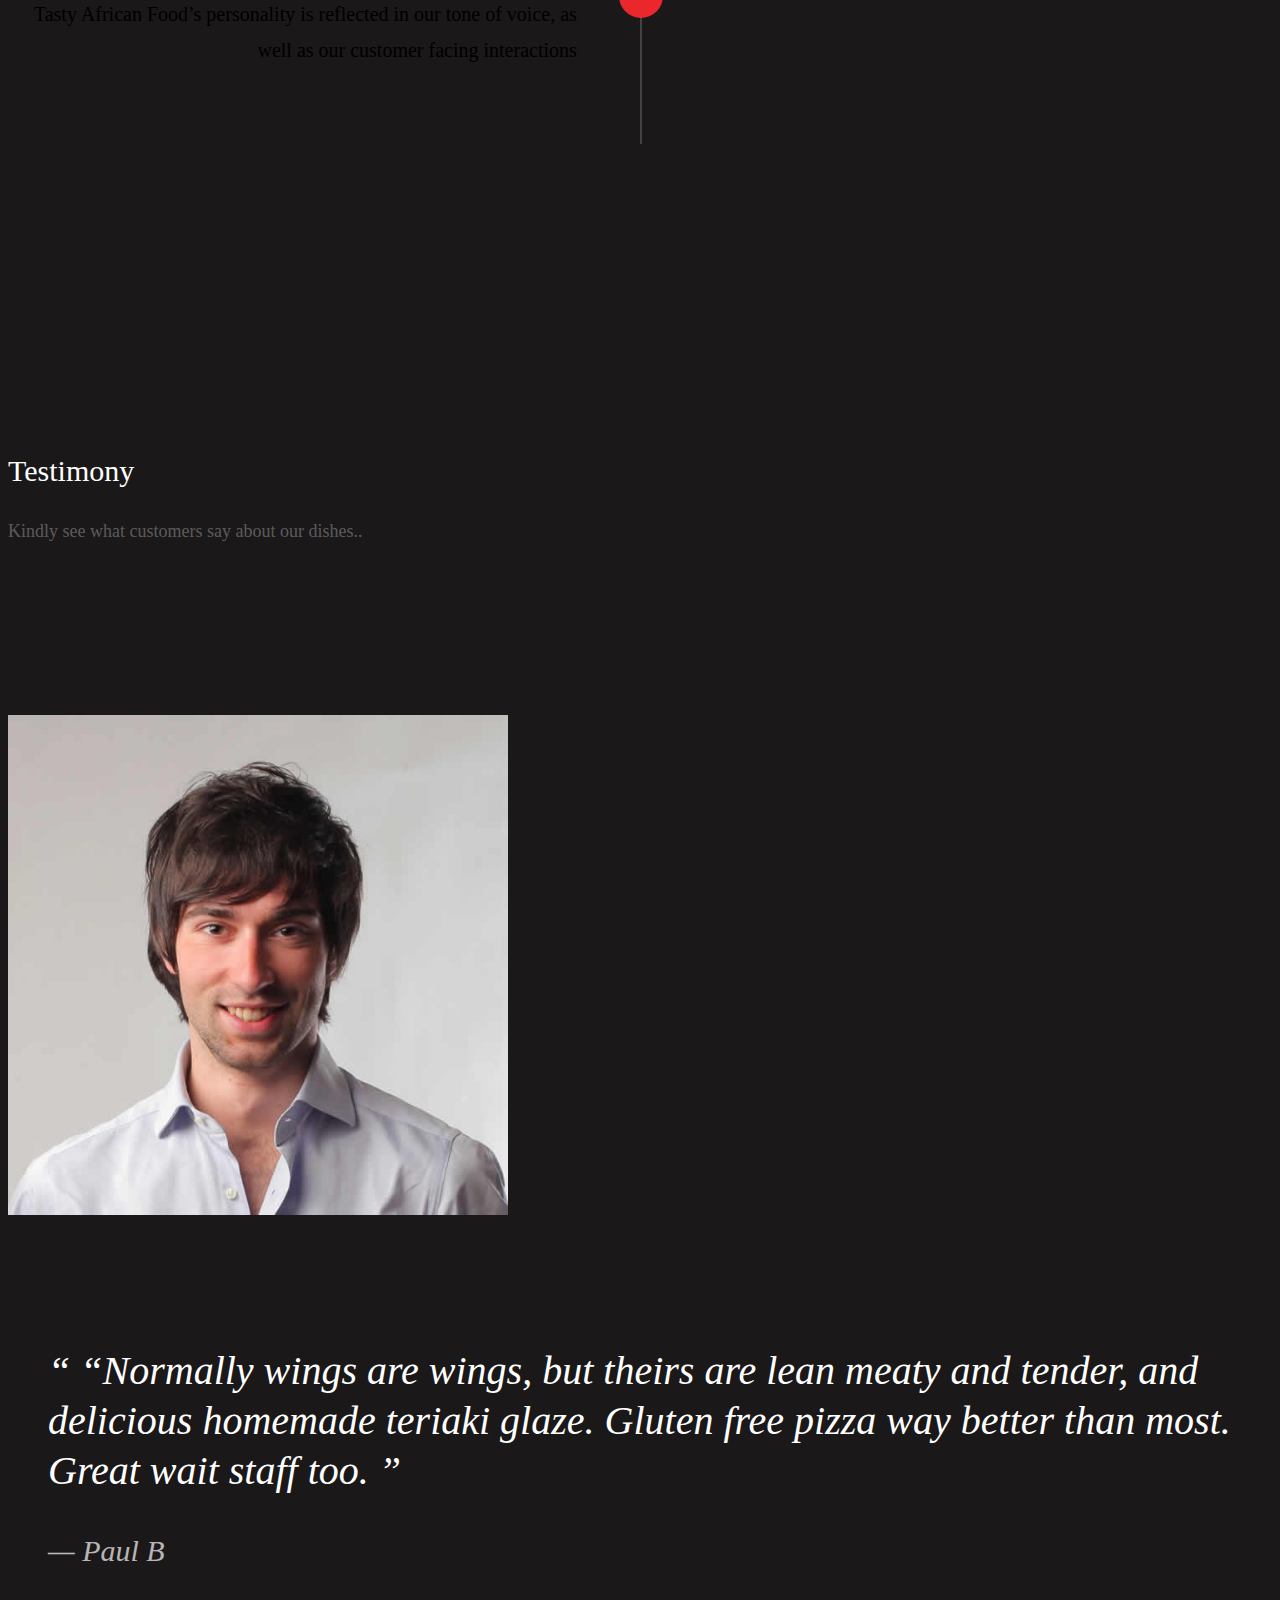
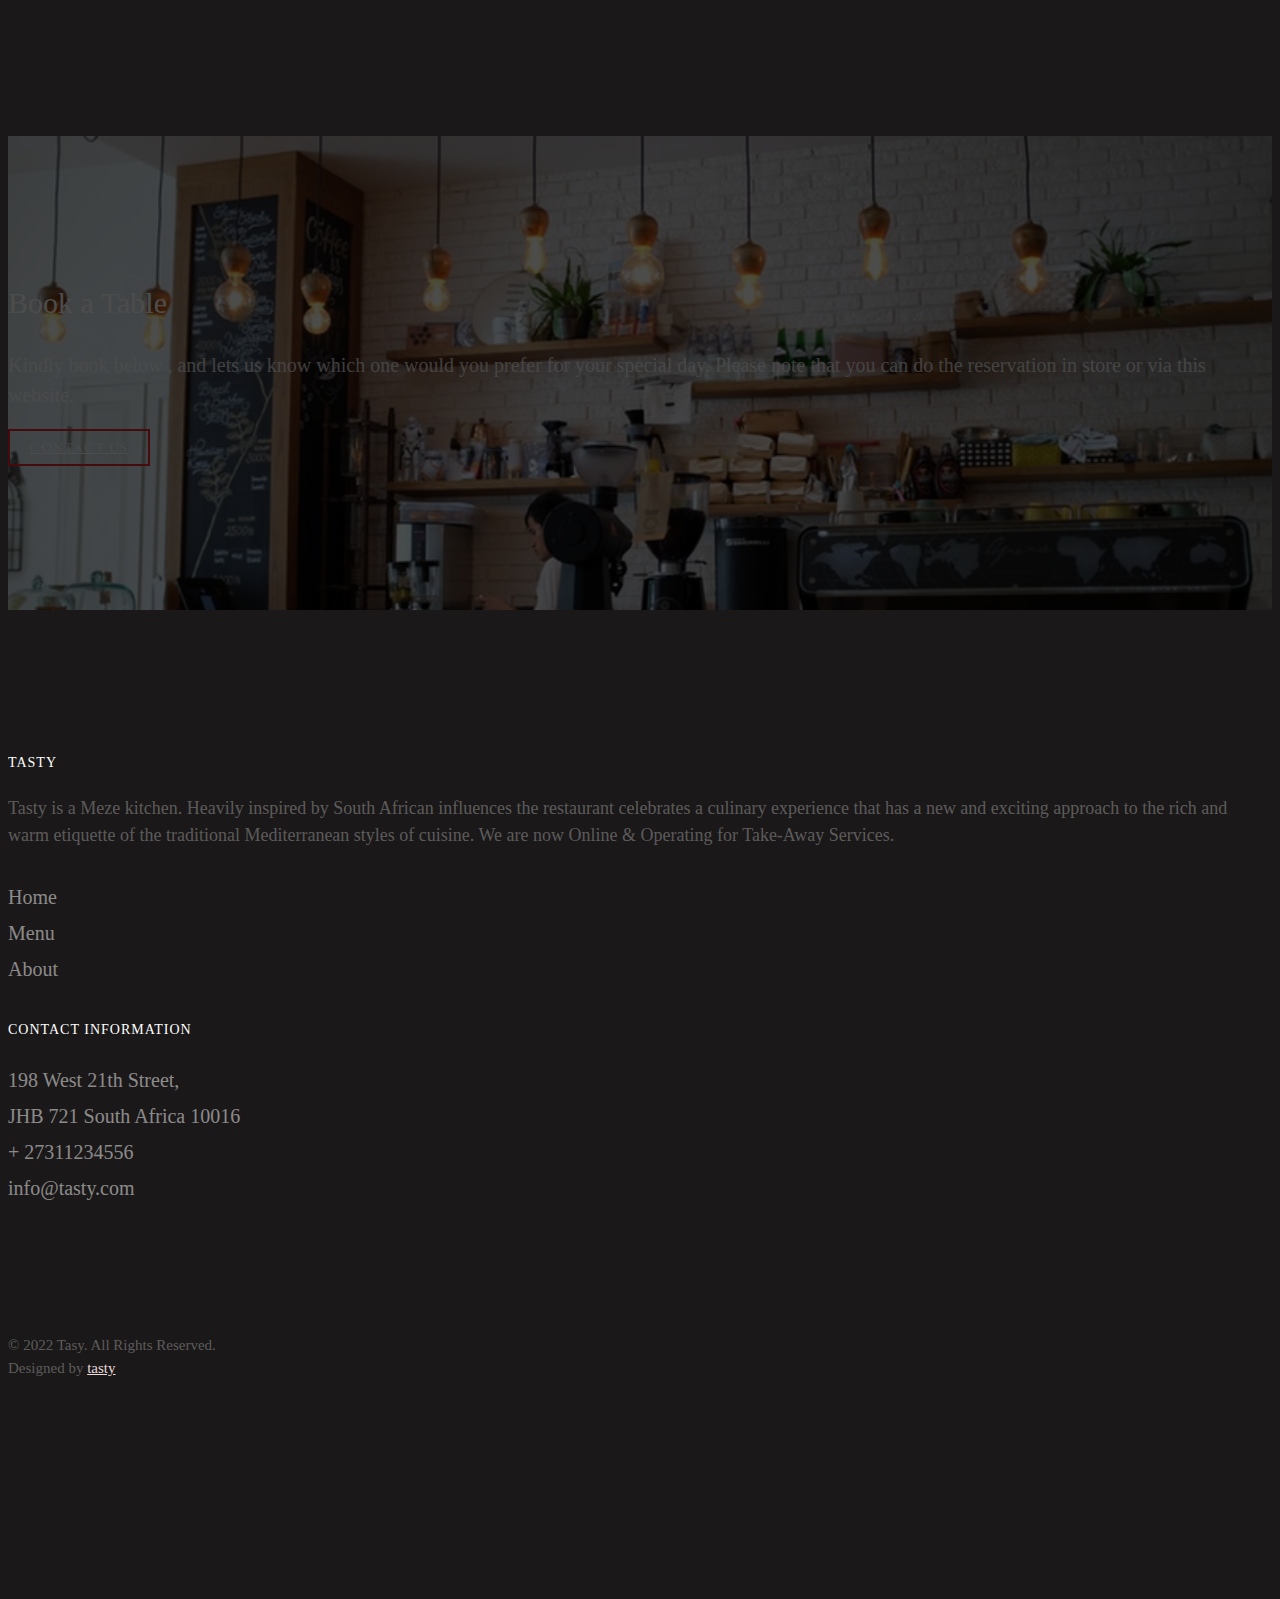
==== commit e33fcb35: "committed" ====
--- a/about.html
+++ b/about.html
@@ -206,12 +206,11 @@
 					<p>Tasty is a Meze kitchen. Heavily inspired by South African influences the restaurant celebrates a culinary experience that has a new and exciting approach to the rich and warm etiquette of the traditional Mediterranean styles of cuisine. We are now Online & Operating for Take-Away Services.</p>
 				</div>
 				<div class="col-md-2 col-md-push-1 fh5co-widget">
-					<h4>Links</h4>
+					
 					<ul class="fh5co-footer-links">
-						<li><a href="#">Home</a></li>
-						<li><a href="#">Portfolio</a></li>
-						<li><a href="#">Blog</a></li>
-						<li><a href="#">About</a></li>
+						<li><a href="index.html">Home</a></li>
+					    <li><a href="menu.html">Menu</a></li>
+						<li><a href="about.html">About</a></li>
 					</ul>
 				</div>
 
